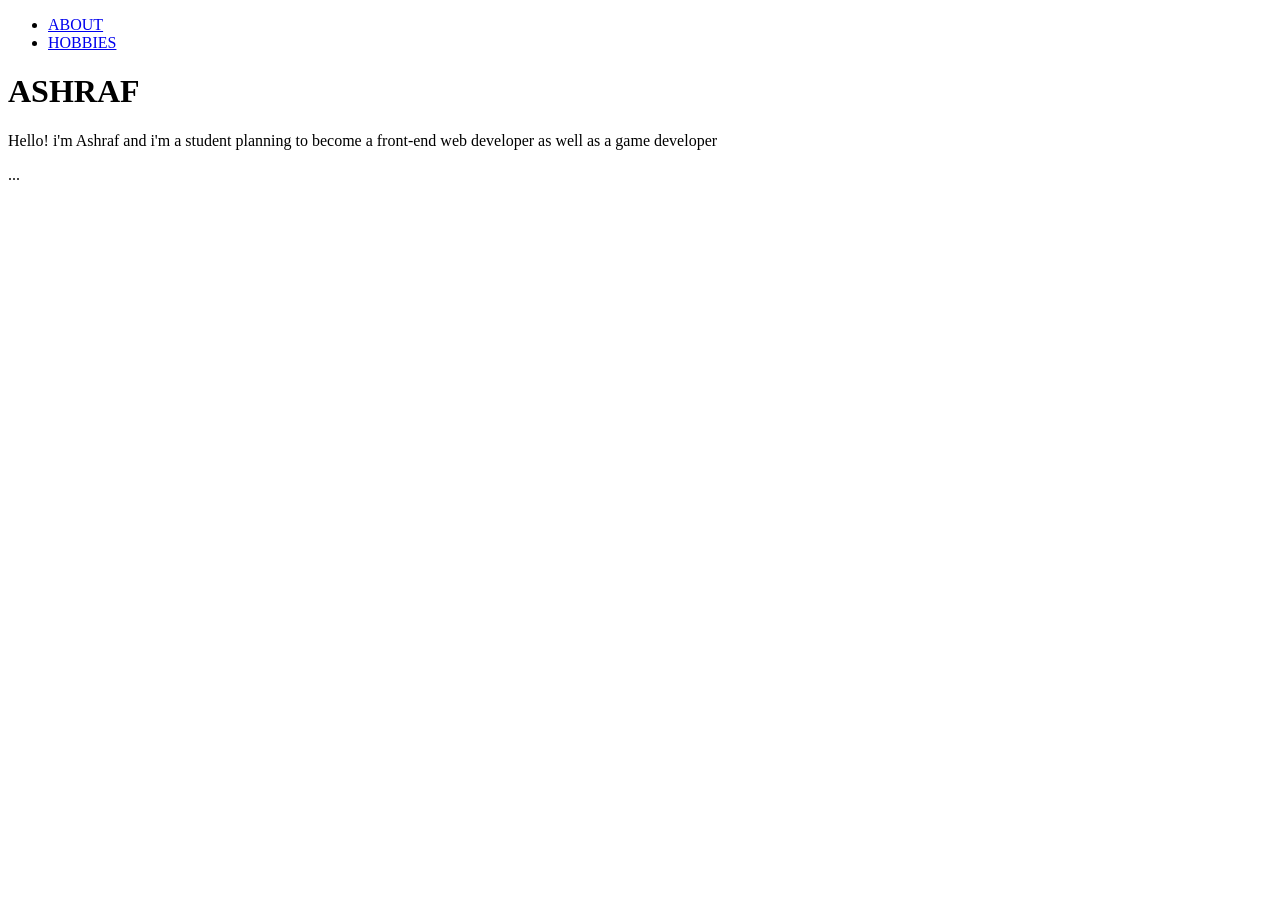
==== index.html @ e6734e5b "Rename VinsWeb.html to index.html" ====
<!DOCTYPE html>
<html lang="en">
  <head> 
    <meta charset="utf-8" />
    <meta name="viewport"  content="width=device-width, initial-scale=1.0" />
    <title>My Web </title>
    <link rel="stylesheet" href="./stylesheet.css"/>
  </head>
  <body>
    <ul id="NavBar">
      <li ><a class="NavLink" href="#Introduction">ABOUT</a></li>
      <li ><a class="NavLink" href="#Introduction">HOBBIES</a></li>
    </ul>

    <h1 id="TitleCard">ASHRAF</h1>

    <p id="Introduction">
      Hello! i'm Ashraf and i'm a student planning to become a front-end web developer as well as a game developer<br>
    </p>

    <p id="gap">...</p>
    <script src="interaction.js"></script>
  </body>
</html>
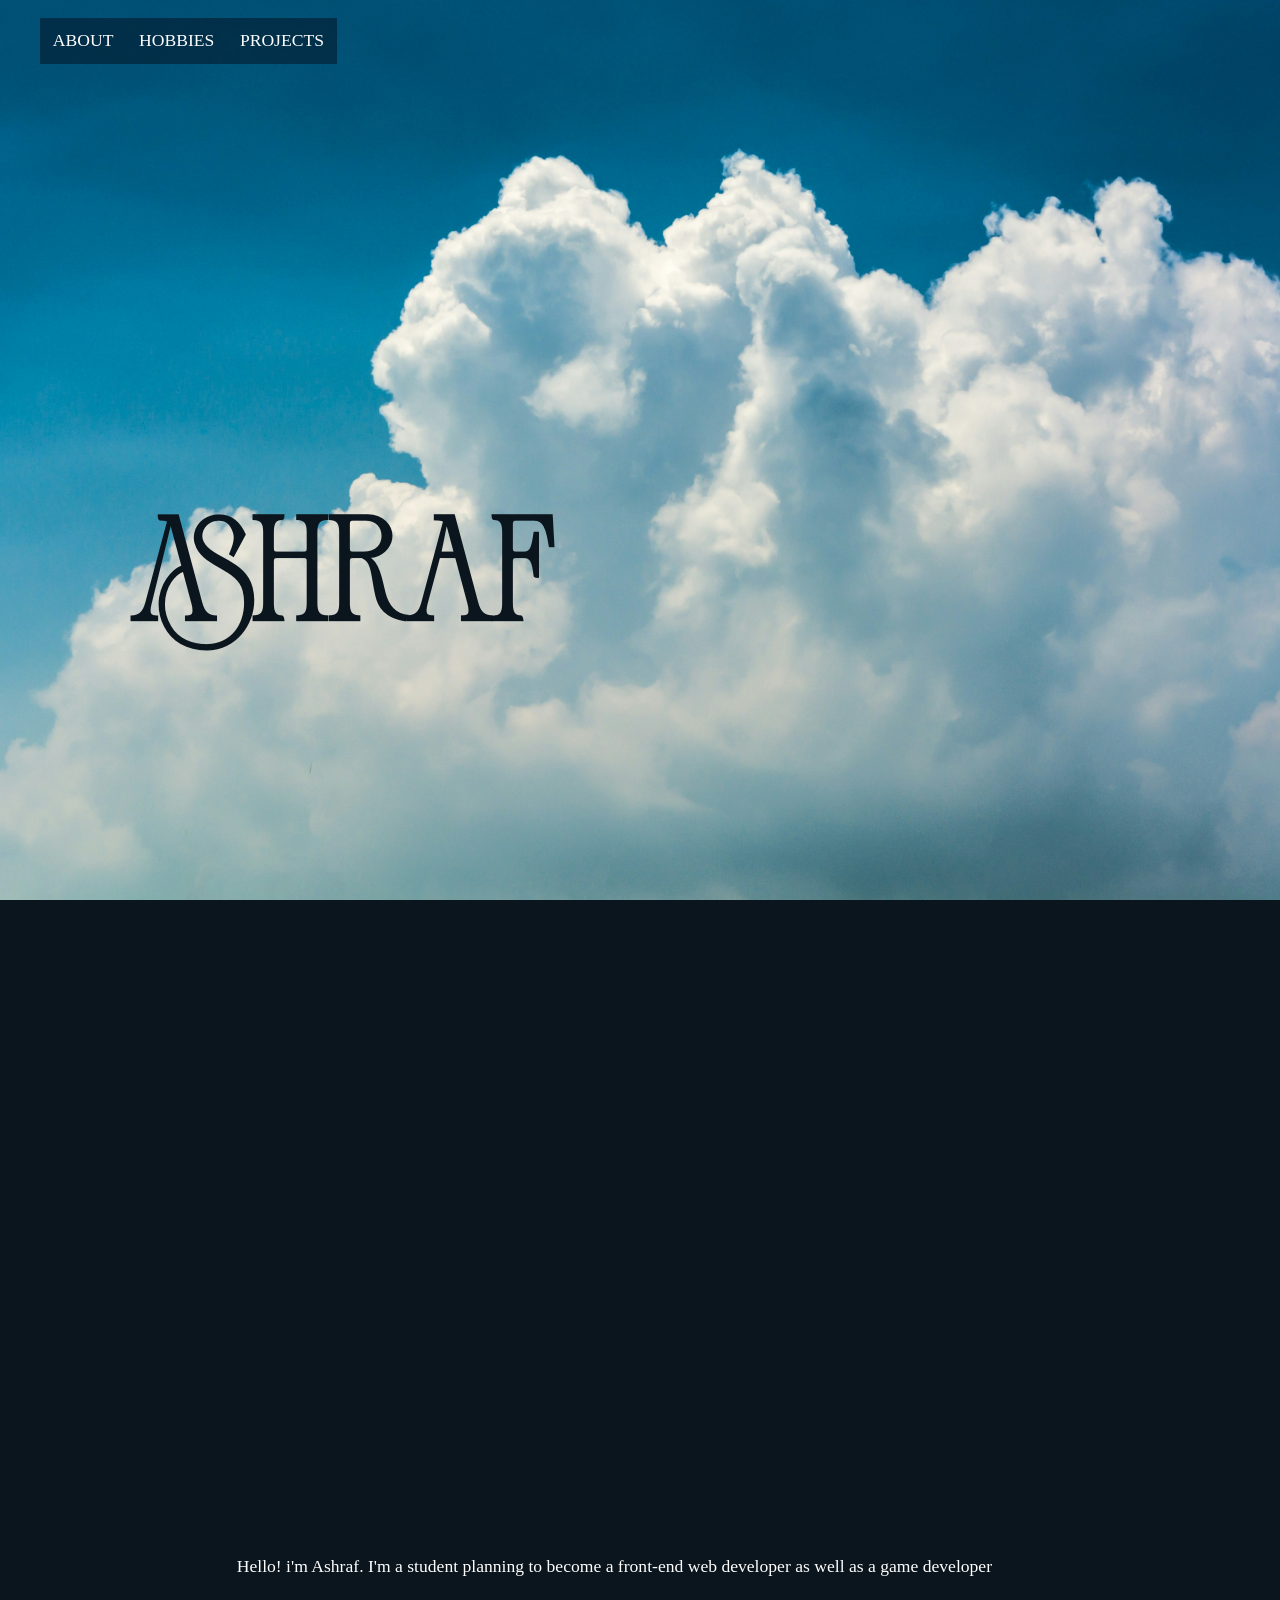
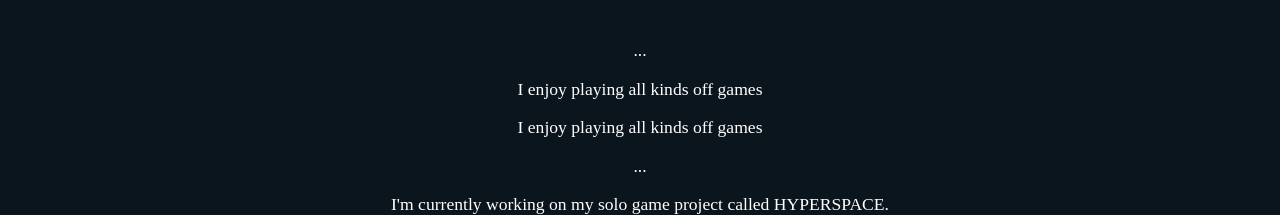
==== commit 9235e637: "Update index.html" ====
--- a/index.html
+++ b/index.html
@@ -9,16 +9,34 @@
   <body>
     <ul id="NavBar">
       <li ><a class="NavLink" href="#Introduction">ABOUT</a></li>
-      <li ><a class="NavLink" href="#Introduction">HOBBIES</a></li>
+      <li ><a class="NavLink" href="#Hobbies">HOBBIES</a></li>
+      <li ><a class="NavLink" href="#Projects">PROJECTS</a></li>
     </ul>
 
     <h1 id="TitleCard">ASHRAF</h1>
 
     <p id="Introduction">
-      Hello! i'm Ashraf and i'm a student planning to become a front-end web developer as well as a game developer<br>
+      Hello! i'm Ashraf. I'm a student planning to become a front-end web developer as well as a game developer
     </p>
 
-    <p id="gap">...</p>
+    <p id="spacer">...</p>
+
+    <div id="Hobbies">
+      <div class="Hobby">
+        <div class="gradientBG"></div>
+        <p class="HobbyText">I enjoy playing all kinds off games</p>
+      </div>
+      <div class="Hobby">
+        <div class="gradientBG"></div>
+        <p class="HobbyText">I enjoy playing all kinds off games</p>
+      </div>
+    </div>
+
+    <p id="spacer">...</p>
+
+    <p id="Projects">
+      I'm currently working on my solo game project called HYPERSPACE.
+    </p>
     <script src="interaction.js"></script>
   </body>
 </html>
--- a/stylesheet.css
+++ b/stylesheet.css
@@ -0,0 +1,69 @@
+html, body {
+    height: 100%;
+    margin: 0;
+    scroll-behavior: smooth;
+    scrollbar-color: red;
+}
+
+body {
+    background-color: rgb(11, 21, 29);
+
+    color: white;
+    font-size: 1.1rem;
+    font-family: Georgia, 'Times New Roman', Times, serif;
+    text-align: center;
+}
+
+@font-face {
+  font-family: Zaslia;
+  src: url(Zaslia.otf);
+}
+
+#NavBar {
+    position: fixed;
+}
+
+.NavLink {
+    background-color: rgba(2, 15, 30, 0.5);
+    color: white;
+    text-decoration: none;
+    
+    padding: 1vmax;
+}
+
+.NavLink:hover {
+    background-color: rgba(19, 53, 69, 0.5);
+}
+
+#NavBar, .NavLink {
+    display: flex;
+    float: left;
+
+    list-style: none;
+}
+
+#TitleCard {
+    background-image: url('alex-machado-Clouds.jpg');
+    background-repeat: no-repeat;
+    background-size: cover;
+    background-position: center ;
+    background-attachment: fixed;
+
+    display: flex;
+    height: auto;
+    width: auto;
+    margin: 0;
+    padding: 54vh 0 30vh 10vw;
+
+    color: rgb(11, 21, 29);
+    font-family: Zaslia;
+    font-size: 10vmax;
+}  
+
+#Introduction {
+    margin: 70vh 4vw 7vh 0;
+}
+
+#gap {
+    margin: 0px;
+}
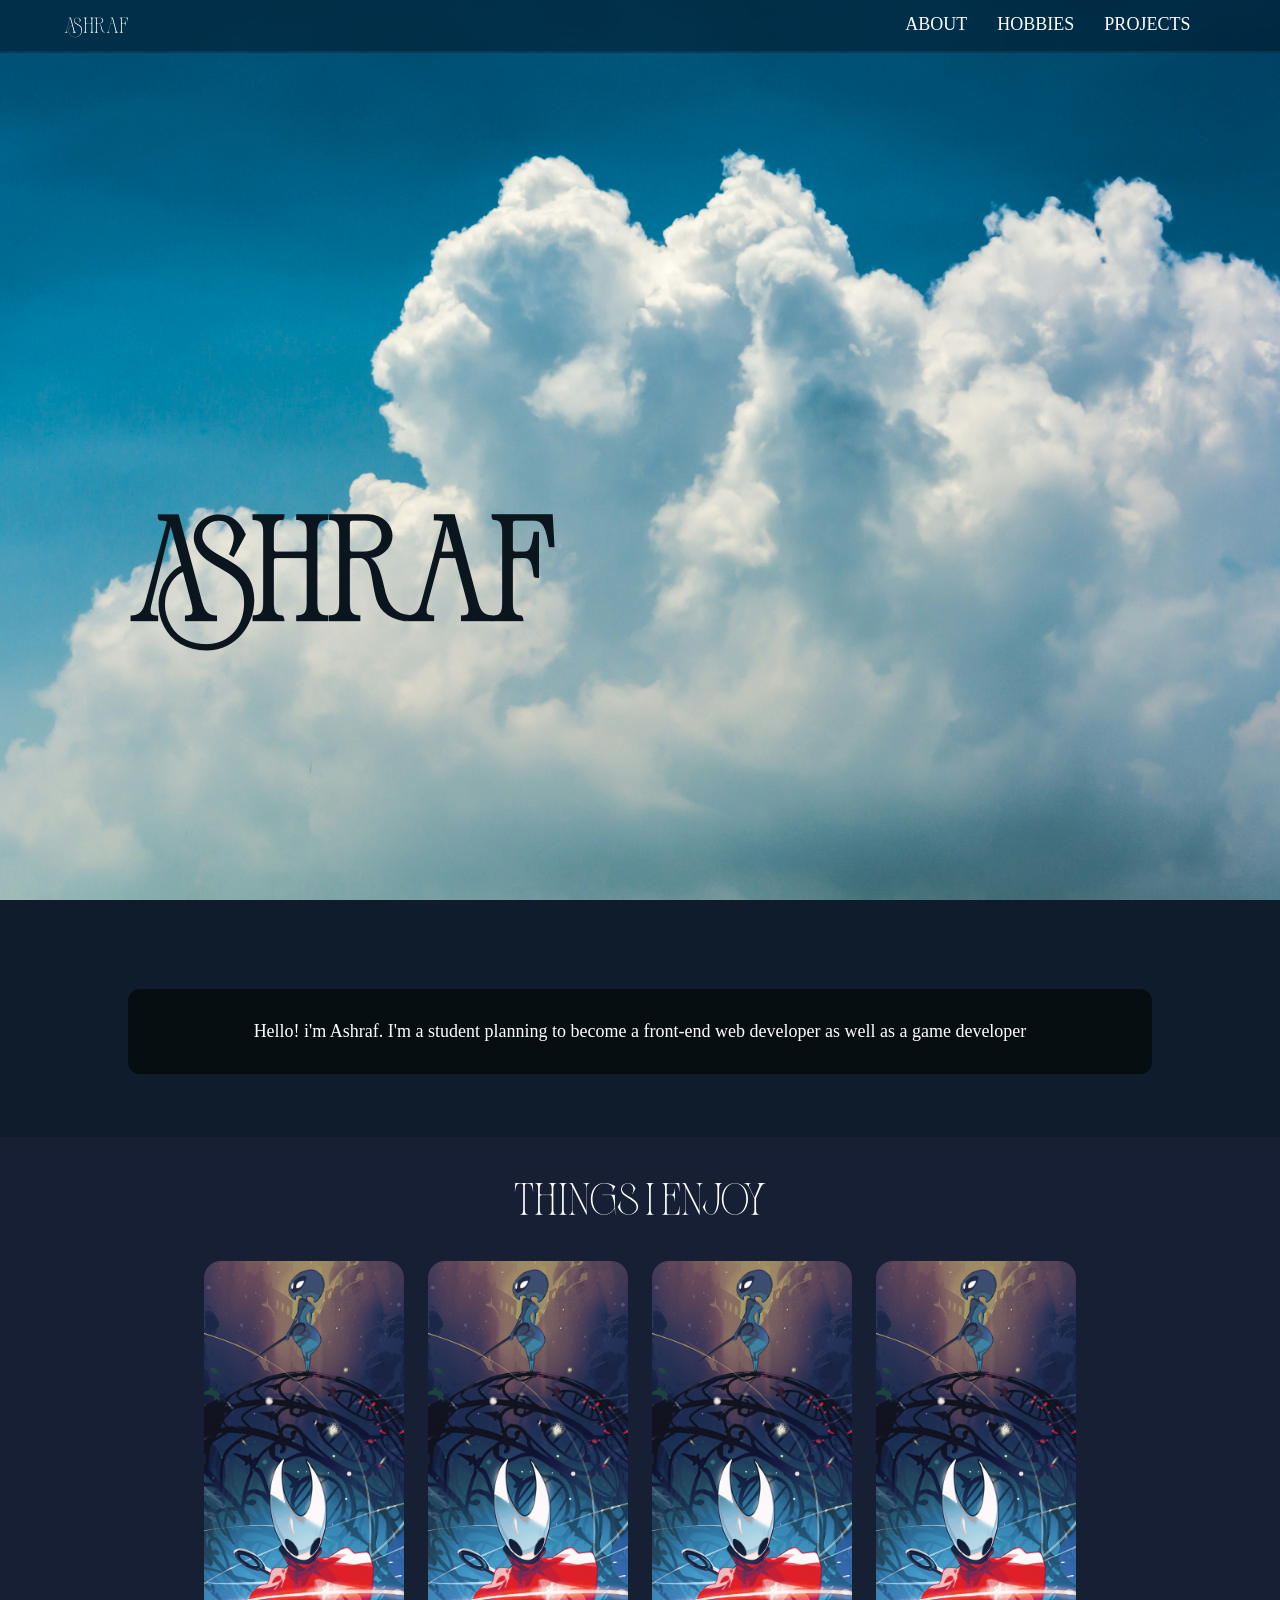
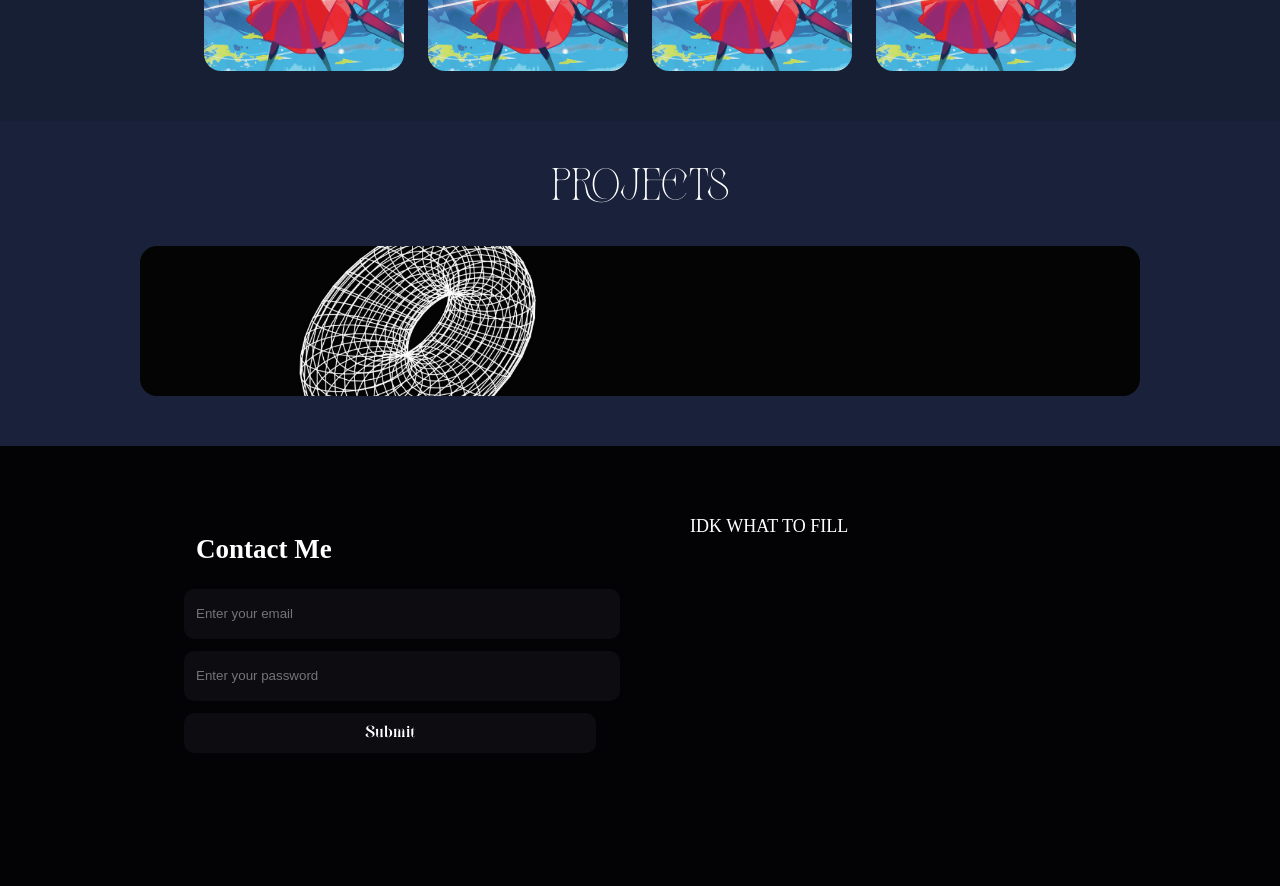
==== commit 7e17ebfc: "Add files via upload" ====
--- a/index.html
+++ b/index.html
@@ -7,36 +7,64 @@
     <link rel="stylesheet" href="./stylesheet.css"/>
   </head>
   <body>
-    <ul id="NavBar">
-      <li ><a class="NavLink" href="#Introduction">ABOUT</a></li>
-      <li ><a class="NavLink" href="#Hobbies">HOBBIES</a></li>
-      <li ><a class="NavLink" href="#Projects">PROJECTS</a></li>
-    </ul>
+    <header id="NavBar">
+      <a id="Logo" href="#TitleCard">ASHRAF</a>
+      <div id="Navigator">
+        <a class="NavLink" href="#Introduction">ABOUT</a>
+        <a class="NavLink" href="#HobbySection">HOBBIES</a>
+        <a class="NavLink" href="#ProjectSection">PROJECTS</a>
+      </div>
+    </header>
 
     <h1 id="TitleCard">ASHRAF</h1>
 
     <p id="Introduction">
       Hello! i'm Ashraf. I'm a student planning to become a front-end web developer as well as a game developer
     </p>
+    
+    <section id="HobbySection">
+      <p class="SectionTitle">Things I Enjoy</p>
+      <div id="Hobbies">
+        <div class="Hobby">
+          <div class="gradientBG" id="ImgGames"></div>
+          <p class="HobbyText">INDIE GAMES</p>
+        </div>
+        <div class="Hobby">
+          <div class="gradientBG" id="ImgArts"></div>
+          <p class="HobbyText">ARTS</p>
+        </div>
+        <div class="Hobby">
+          <div class="gradientBG" id="ImgMusic"></div>
+          <p class="HobbyText">MUSIC</p>
+        </div>
+        <div class="Hobby">
+          <div class="gradientBG" id="ImgDev"></div>
+          <p class="HobbyText">DEVELOPING GAMES</p>
+        </div>
+      </div>
+    </section>
 
-    <p id="spacer">...</p>
-
-    <div id="Hobbies">
-      <div class="Hobby">
-        <div class="gradientBG"></div>
-        <p class="HobbyText">I enjoy playing all kinds off games</p>
+    <section id="ProjectSection">
+      <p class="SectionTitle">Projects</p>
+      <div id="Projects">
+        <div class="Project">
+          <div class="gradientBG"></div>
+          <p class="ProjectDescription">I made a 3D mesh renderer inside of scratch</p>
+        </div>
       </div>
-      <div class="Hobby">
-        <div class="gradientBG"></div>
-        <p class="HobbyText">I enjoy playing all kinds off games</p>
+    </section>  
+    
+    <footer>
+      <form class="FooterContent" id="ContactMe">
+        <h2 class="info" id="Text">Contact Me</h2>
+        <input type="email" class="info" id="Email" placeholder="Enter your email">
+        <input type="password" class="info" id="Pass" placeholder="Enter your password">
+        <input type="submit" class="info" id="Submit">
+      </form>
+      <div class="FooterContent">
+        IDK WHAT TO FILL
       </div>
-    </div>
-
-    <p id="spacer">...</p>
-
-    <p id="Projects">
-      I'm currently working on my solo game project called HYPERSPACE.
-    </p>
+    </footer>
     <script src="interaction.js"></script>
   </body>
 </html>
--- a/stylesheet.css
+++ b/stylesheet.css
@@ -1,30 +1,70 @@
+* {
+    margin: 0;
+    padding: 0;
+}
+
 html, body {
     height: 100%;
-    margin: 0;
     scroll-behavior: smooth;
     scrollbar-color: red;
 }
 
 body {
-    background-color: rgb(11, 21, 29);
+    background-color: rgb(14, 28, 44);
+    
+    background-image: url('alex-machado-Clouds.jpg');
+    background-repeat: no-repeat;
+    background-size: cover;
+    background-position: center;
+    background-attachment: fixed;
 
     color: white;
-    font-size: 1.1rem;
+    font-size: 18px;
     font-family: Georgia, 'Times New Roman', Times, serif;
-    text-align: center;
+}
+
+img {
+    object-position: center;
+    object-fit: cover;
+    border-radius: 17px;
 }
 
 @font-face {
-  font-family: Zaslia;
-  src: url(Zaslia.otf);
+    font-family: Zaslia;
+    src: url(Zaslia.otf);
+}
+
+@font-face {
+    font-family: Runiga;
+    src: url(Runiga.otf);
 }
 
 #NavBar {
+    background-color: rgba(2, 15, 30, 0.5);
+    border-width: 0 0 2px 0;
     position: fixed;
-}
-
-.NavLink {
-    background-color: rgba(2, 15, 30, 0.5);
+    border-color: rgba(27, 91, 122, 0.3);
+    border-style: solid;
+    backdrop-filter: blur(3px);
+
+    width: 100%;
+    padding: 0 4vw;
+    z-index: 10;
+}
+
+#Navigator {
+    padding: 14px 10vw;
+    float: right;
+}
+
+#Logo {
+    font-family: Zaslia;
+    font-size: 1.2rem;
+    
+    float: left;
+}
+
+.NavLink, #Logo {
     color: white;
     text-decoration: none;
     
@@ -32,22 +72,10 @@
 }
 
 .NavLink:hover {
-    background-color: rgba(19, 53, 69, 0.5);
-}
-
-#NavBar, .NavLink {
-    display: flex;
-    float: left;
-
-    list-style: none;
+    background-color: rgba(14, 70, 97, 0.5);
 }
 
 #TitleCard {
-    background-image: url('alex-machado-Clouds.jpg');
-    background-repeat: no-repeat;
-    background-size: cover;
-    background-position: center ;
-    background-attachment: fixed;
 
     display: flex;
     height: auto;
@@ -58,12 +86,193 @@
     color: rgb(11, 21, 29);
     font-family: Zaslia;
     font-size: 10vmax;
-}  
+}
+
+p {
+    display: flex;
+    justify-content: center;
+}
 
 #Introduction {
-    margin: 70vh 4vw 7vh 0;
-}
-
-#gap {
-    margin: 0px;
+    margin: 7vh 10vw;
+    padding: 2rem;
+
+    background-color: rgb(7, 14, 18);
+    border-radius: 12px;
+}
+
+#HobbySection {
+    background-color: rgb(22, 31, 52);
+
+    padding: 0 10%;
+}
+
+#Hobbies {
+    display: flex;
+    justify-content: center;
+    align-items: center;
+    text-align: center;
+    flex-direction: row;
+    flex-wrap: nowrap;
+    overflow-x: auto;
+}
+
+.SectionTitle {
+    font-size: 2.5rem;
+    font-family: Zaslia;
+
+    padding: 2.2rem;
+}
+
+.Hobby {
+    width: 200px;
+    height: 410px;
+
+    background-image: url(song.png);
+    background-position: center;
+    background-size: cover;
+    border-radius: 17px;
+    transition: background-image 2s ease-in-out;
+    z-index: 1;
+
+    display: flex;
+    justify-content: center;
+    align-items: center;
+    text-align: center;
+
+    transition: width 0.2s, height 0.2s;
+
+    margin: 0 12px 50px 12px;
+}
+
+.Hobby:hover {
+    background-image: linear-gradient(to top, rgb(2, 15, 30), 70%, rgba(0, 0, 0, 0)), url(song.png);
+    width: 300px;
+}
+
+.HobbyText {
+    font-family: Zaslia;
+    font-size: 40px;
+
+    margin: 40px;
+
+    transition: opacity 0.2s, transform 0.2s;
+    opacity: 0;
+}
+
+.Hobby:hover .HobbyText {
+    transform: translateY(50px);
+    opacity: 1;
+}
+
+#ProjectSection {
+    background-color: rgb(25, 33, 59);
+
+    padding: 0 10%;
+}
+
+#Projects {
+    display: flex;
+    justify-content: center;
+    align-items: center;
+    text-align: center;
+    flex-direction: row;
+    flex-wrap: nowrap;
+    overflow-x: auto;
+}
+
+.Project {
+    width: 100%;
+    height: 150px;
+
+    background-image: linear-gradient(to left, rgba(0, 0, 0, 0), rgba(0, 0, 0, 0)), url(3D-renderer.jpg);
+    background-position: center;
+    background-size: cover;
+    border-radius: 17px;
+    transition: background-image 2s ease-in-out;
+    z-index: 1;
+
+    display: flex;
+    justify-content: center;
+    align-items: center;
+    text-align: center;
+
+    transition: height 0.2s;
+
+    margin: 0 12px 50px 12px;
+}
+
+.Project:hover {
+    height: 240px;
+    background-image: linear-gradient(to left, rgb(2, 15, 30), 70%, rgba(0, 0, 0, 0)), url(3D-renderer.jpg);
+}
+
+.ProjectDescription {
+    margin: 40px;
+
+    transition: opacity 0.2s, transform 0.2s;
+
+    opacity: 0;
+}
+
+.Project:hover .ProjectDescription {
+    transform: translateX(250px);
+    opacity: 1;
+}
+
+#spacer {
+    margin: 100px;
+}
+
+footer {
+    background-color: rgb(3, 3, 5);
+
+    display: flex;
+    flex-direction: row;
+    justify-content: center;
+
+    height: 400px;
+    padding: 20px 10vw;
+}
+
+.FooterContent {
+    width: 60%;
+    height: auto;
+    margin: 50px;
+}
+
+#Contact {
+    display: flex;
+    flex-direction: column;
+    flex-direction: wrap;
+    justify-content: center;
+
+    margin: 30px;
+}
+
+.info {
+    margin: 6px;
+    padding: 12px;
+}
+
+#Email, #Pass, #Submit {
+    color: white;
+    background-color: rgb(12, 12, 17);
+    border-radius: 10px;
+
+    width: 100%;
+    height: 26px;
+    border-width: 0;
+}
+
+#Submit {
+    height: 40px;
+
+    font-family: Runiga;
+    font-size: 16px;
+}
+
+#Submit:hover {
+    background-color: rgb(9, 193, 199);
+    color: rgb(0, 0, 0);
 }
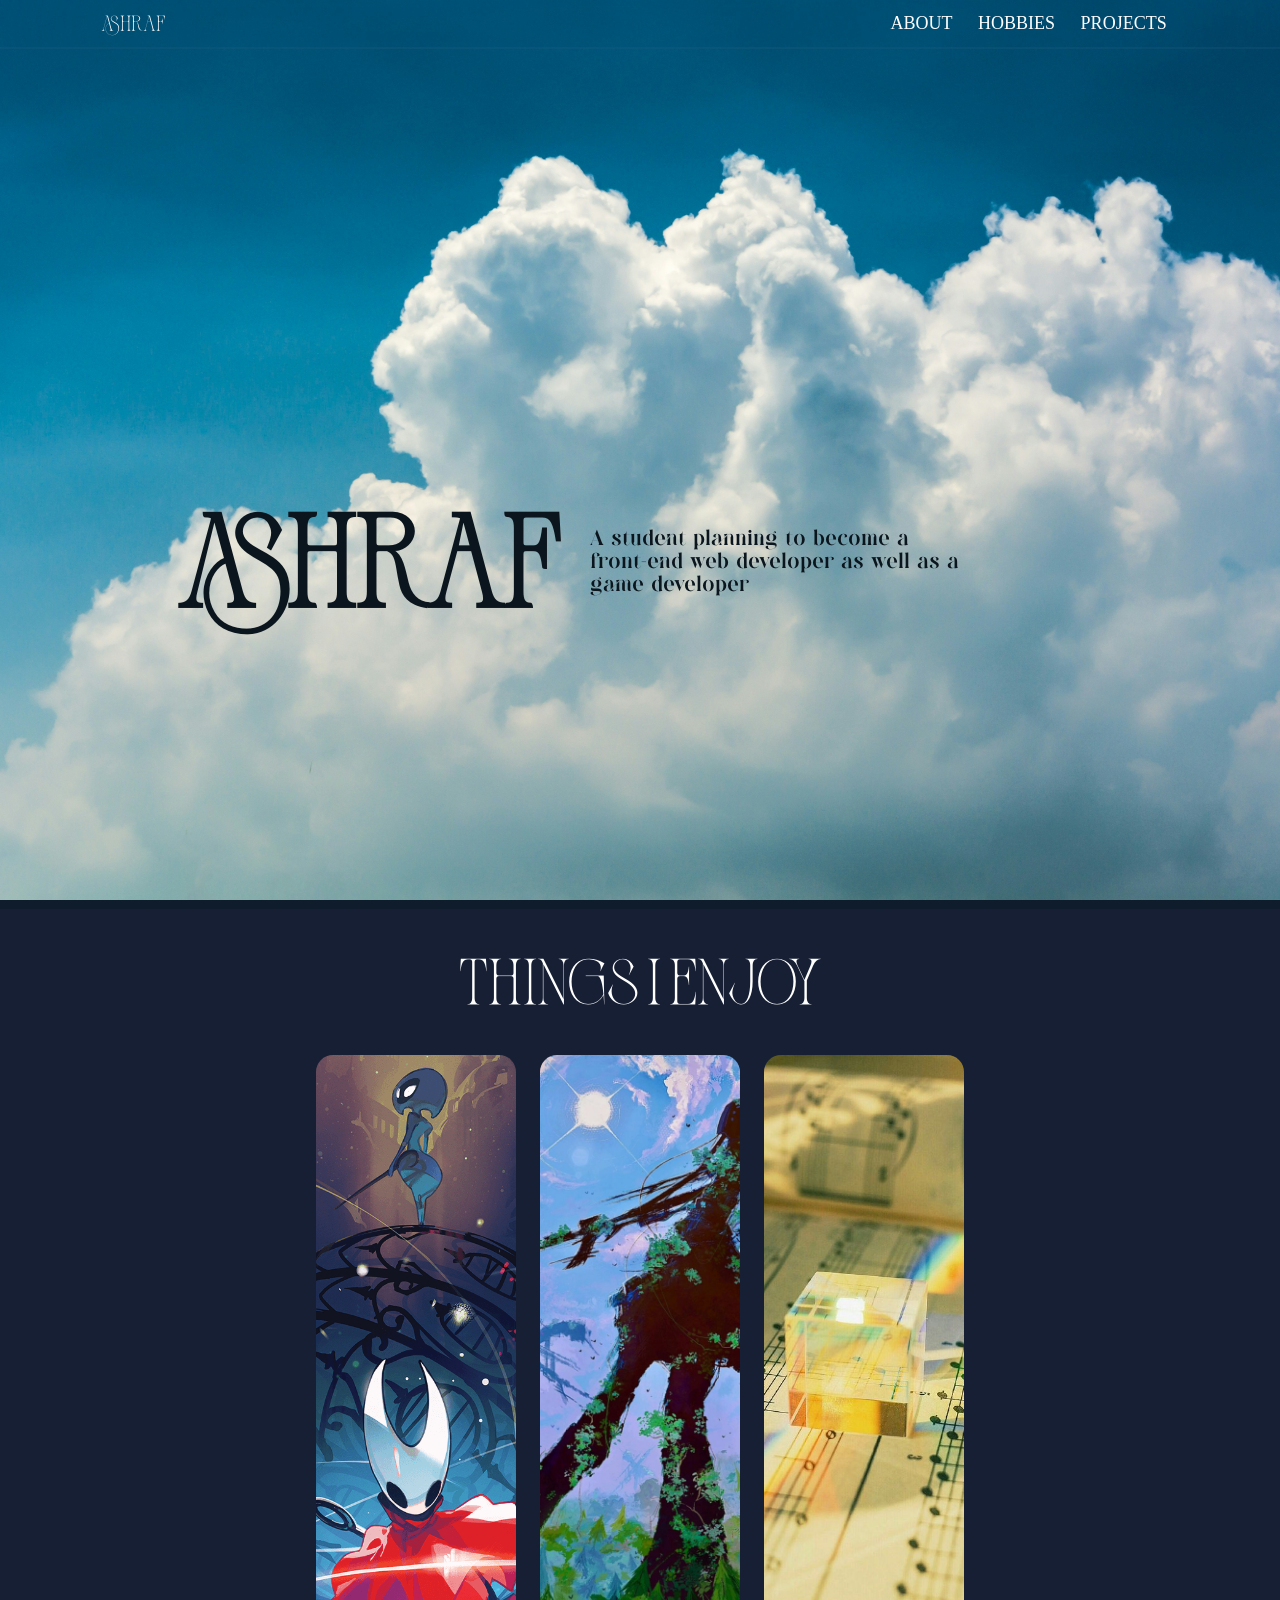
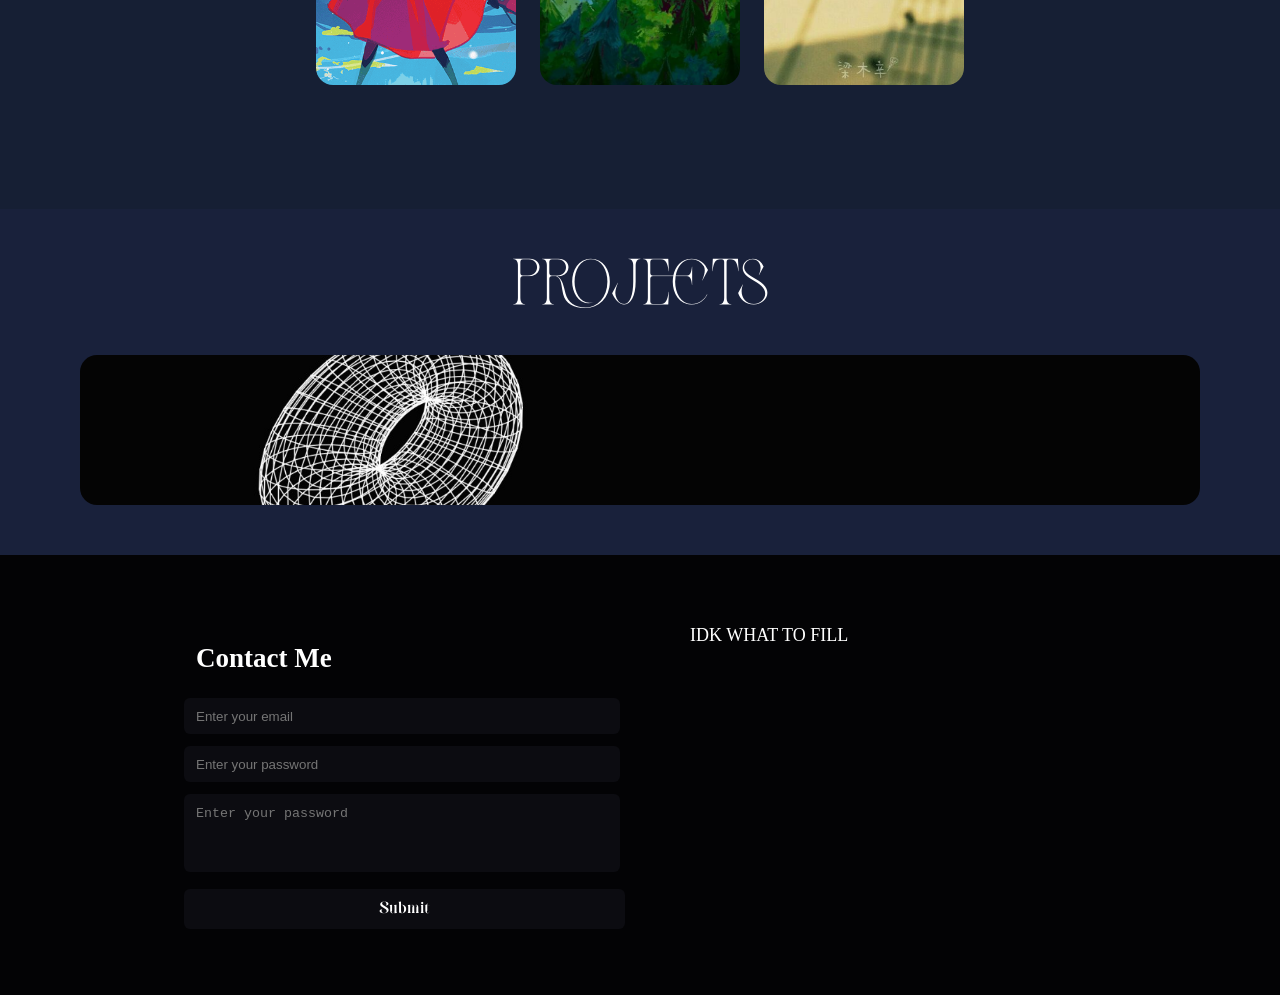
==== commit a3cbecca: "Restructured" ====
--- a/index.html
+++ b/index.html
@@ -7,39 +7,52 @@
     <link rel="stylesheet" href="./stylesheet.css"/>
   </head>
   <body>
-    <header id="NavBar">
+    <nav id="NavBar">
       <a id="Logo" href="#TitleCard">ASHRAF</a>
-      <div id="Navigator">
+      <div id="desktopNav">
         <a class="NavLink" href="#Introduction">ABOUT</a>
         <a class="NavLink" href="#HobbySection">HOBBIES</a>
         <a class="NavLink" href="#ProjectSection">PROJECTS</a>
       </div>
+      <div id="mobileNav">
+        <button id="dropdownBtn">
+          <svg xmlns="http://www.w3.org/2000/svg" height="24px" viewBox="0 0 24 24" width="24px" fill="#e3e3e3">
+            <path d="M0 0h24v24H0V0z" fill="none"/>
+            <path d="M12 8c1.1 0 2-.9 2-2s-.9-2-2-2-2 .9-2 2 .9 2 2 2zm0 2c-1.1 0-2 .9-2 2s.9 2 2 2 2-.9 2-2-.9-2-2-2zm0 6c-1.1 0-2 .9-2 2s.9 2 2 2 2-.9 2-2-.9-2-2-2z"/>
+          </svg>
+        </button>
+        <div class="dropdownContent">
+          <a class="mobileNavLink" href="#Introduction">ABOUT</a>
+          <a class="mobileNavLink" href="#HobbySection">HOBBIES</a>
+          <a class="mobileNavLink" href="#ProjectSection">PROJECTS</a>
+        </div>
+      </div>
+    </nav>
+
+    <header id="Introduction">
+      <h1 id="TitleCard">ASHRAF</h1>
+      <p id="IntroText">
+        A student planning to become a front-end web developer as well as a game developer
+      </p>
     </header>
-
-    <h1 id="TitleCard">ASHRAF</h1>
-
-    <p id="Introduction">
-      Hello! i'm Ashraf. I'm a student planning to become a front-end web developer as well as a game developer
-    </p>
     
     <section id="HobbySection">
       <p class="SectionTitle">Things I Enjoy</p>
       <div id="Hobbies">
         <div class="Hobby">
-          <div class="gradientBG" id="ImgGames"></div>
+          <img src="Images/SongCropped.png" alt="" class="HobbyImg">
+          <div class="GradientOverlay"></div>
           <p class="HobbyText">INDIE GAMES</p>
         </div>
         <div class="Hobby">
-          <div class="gradientBG" id="ImgArts"></div>
+          <img src="Images/Ultrakill-Earthmover.jpg" alt="" class="HobbyImg">
+          <div class="GradientOverlay"></div>
           <p class="HobbyText">ARTS</p>
         </div>
         <div class="Hobby">
-          <div class="gradientBG" id="ImgMusic"></div>
+          <img src="Images/MusicPrism.jpg" alt="" class="HobbyImg">
+          <div class="GradientOverlay"></div>
           <p class="HobbyText">MUSIC</p>
-        </div>
-        <div class="Hobby">
-          <div class="gradientBG" id="ImgDev"></div>
-          <p class="HobbyText">DEVELOPING GAMES</p>
         </div>
       </div>
     </section>
@@ -47,10 +60,11 @@
     <section id="ProjectSection">
       <p class="SectionTitle">Projects</p>
       <div id="Projects">
-        <div class="Project">
-          <div class="gradientBG"></div>
+        <a class="Project" href="https://scratch.mit.edu/projects/1325017325/">
+          <img src="Images/3D-renderer.jpg" alt="3D Mesh of a Donut" class="ProjectImg">
+          <div class="GradientOverlay"></div>
           <p class="ProjectDescription">I made a 3D mesh renderer inside of scratch</p>
-        </div>
+        </a>
       </div>
     </section>  
     
@@ -59,6 +73,7 @@
         <h2 class="info" id="Text">Contact Me</h2>
         <input type="email" class="info" id="Email" placeholder="Enter your email">
         <input type="password" class="info" id="Pass" placeholder="Enter your password">
+        <textarea type="text" class="info" id="Comment" placeholder="Enter your password"></textarea>
         <input type="submit" class="info" id="Submit">
       </form>
       <div class="FooterContent">
--- a/stylesheet.css
+++ b/stylesheet.css
@@ -1,6 +1,11 @@
 * {
     margin: 0;
     padding: 0;
+}
+
+:root {
+  --transparent: rgba(0, 0, 0, 0);
+  --transparent-blue-selected: rgba(40, 103, 134, 0.2);
 }
 
 html, body {
@@ -12,7 +17,7 @@
 body {
     background-color: rgb(14, 28, 44);
     
-    background-image: url('alex-machado-Clouds.jpg');
+    background-image: url('Images/alex-machado-Clouds.jpg');
     background-repeat: no-repeat;
     background-size: cover;
     background-position: center;
@@ -23,86 +28,172 @@
     font-family: Georgia, 'Times New Roman', Times, serif;
 }
 
-img {
-    object-position: center;
-    object-fit: cover;
-    border-radius: 17px;
+p {
+    display: flex;
+    justify-content: center;
+}
+
+section {
+    scroll-margin-top: 3.5vmax;
 }
 
 @font-face {
     font-family: Zaslia;
-    src: url(Zaslia.otf);
+    src: url(Fonts/Zaslia.otf);
 }
 
 @font-face {
     font-family: Runiga;
-    src: url(Runiga.otf);
+    src: url(Fonts/Runiga.otf);
 }
 
 #NavBar {
-    background-color: rgba(2, 15, 30, 0.5);
+    background-color: var(--transparent-blue);
+    backdrop-filter: blur(80px);
+    position: fixed;
     border-width: 0 0 2px 0;
-    position: fixed;
-    border-color: rgba(27, 91, 122, 0.3);
+    border-color: var(--transparent-blue-selected);
     border-style: solid;
-    backdrop-filter: blur(3px);
-
-    width: 100%;
-    padding: 0 4vw;
+
+    display: flex;
+    align-items: center;
+    justify-content: space-around;
+
+    width: 100%;
     z-index: 10;
-}
-
-#Navigator {
-    padding: 14px 10vw;
-    float: right;
 }
 
 #Logo {
     font-family: Zaslia;
-    font-size: 1.2rem;
+    font-size: 1.2rem;  
     
     float: left;
 }
 
-.NavLink, #Logo {
+#mobileNav {
+    display: none;
+}
+
+#desktopNav {
+    display: flex;
+    justify-content: right;
+    align-items: center;
+}
+
+#mobileNav, #desktopNav {
+    margin-left: 40vw;
+}
+
+.NavLink {
+    padding: 1vmax;
+}
+
+.NavLink, .mobileNavLink, #Logo {
     color: white;
     text-decoration: none;
+    transition: background-color 0.1s;
+}
+
+.NavLink:hover {
+    background-color: var(--transparent-blue-selected);
+}
+
+@media only screen and (max-width: 700px) {
+    #desktopNav {
+        display: none;
+    }
+
+    #mobileNav {
+        display: flex;
+        justify-content: right;
+        align-items: center;
+    }
+
+    #dropdownBtn {
+        border: none;
+        outline: none;
+        padding: 14px 16px;
+        background-color: inherit;
+        font-family: inherit;
+    }
+
+    .dropdownContent {
+        background-color: var(--transparent-blue);
+
+        visibility: hidden;
+        position: absolute;
+        right: 0;
+        top: 100%;
+        width: 0;
+        z-index: 1;
+
+        opacity: 0;
+        transition: opacity 0.8s, width 0.8s ease-in;
+    }
     
-    padding: 1vmax;
-}
-
-.NavLink:hover {
-    background-color: rgba(14, 70, 97, 0.5);
+    #mobileNav:hover .dropdownContent {
+        visibility: visible;
+        width: 100%;
+        opacity: 1;
+    }
+
+    .mobileNavLink {
+        float: none;
+        padding: 8px 16px;
+        text-decoration: none;
+        text-align: right;
+        display: block;
+        transition: background-color 0.1s;
+    }
+
+    .mobileNavLink:hover {
+        background-color: var(--transparent-blue-selected);
+    }
+}
+
+#Introduction {
+    padding: 54vh 0 30vh 0;
+
+    display: flex;
+    flex-direction: row;
+    flex-wrap: wrap;
+    justify-content: left;
+    align-items: center;
+    text-align: left;
+    margin-left: calc(3rem + 10vw);
+    margin-right: calc(3rem + 10vw);
+    
+    color: rgb(11, 21, 29);
 }
 
 #TitleCard {
-
-    display: flex;
     height: auto;
     width: auto;
-    margin: 0;
-    padding: 54vh 0 30vh 10vw;
-
-    color: rgb(11, 21, 29);
+    margin-right: 2rem;
+
     font-family: Zaslia;
-    font-size: 10vmax;
-}
-
-p {
-    display: flex;
-    justify-content: center;
-}
-
-#Introduction {
-    margin: 7vh 10vw;
-    padding: 2rem;
-
-    background-color: rgb(7, 14, 18);
-    border-radius: 12px;
+    font-size: 9vmax;
+}
+
+#IntroText {
+    min-width: 300px;
+    width: 40%;
+    margin-right: 2rem;
+
+    font-family: Runiga;
+    font-size: 1.7vmax;
+}
+
+.SectionTitle {
+    font-size: calc(2rem + 2vmax);
+    font-family: Zaslia;
+
+    padding: 2.2rem;
 }
 
 #HobbySection {
     background-color: rgb(22, 31, 52);
+    height: 100vh;
 
     padding: 0 10%;
 }
@@ -117,37 +208,48 @@
     overflow-x: auto;
 }
 
-.SectionTitle {
-    font-size: 2.5rem;
-    font-family: Zaslia;
-
-    padding: 2.2rem;
-}
-
 .Hobby {
     width: 200px;
-    height: 410px;
-
-    background-image: url(song.png);
-    background-position: center;
-    background-size: cover;
+    height: 70vh;
+
+    display: flex;
+    justify-content: center;
+    align-items: center;
+    text-align: center;
+    position: relative;
+
+    transition: width 0.2s, height 0.2s;
+
+    margin: 0 12px 50px 12px;
+}
+
+.Hobby:hover {
+    width: 300px;
+}
+
+.HobbyImg {
+    width: 100%;
+    height: 100%;
     border-radius: 17px;
-    transition: background-image 2s ease-in-out;
-    z-index: 1;
-
-    display: flex;
-    justify-content: center;
-    align-items: center;
-    text-align: center;
-
-    transition: width 0.2s, height 0.2s;
-
-    margin: 0 12px 50px 12px;
-}
-
-.Hobby:hover {
-    background-image: linear-gradient(to top, rgb(2, 15, 30), 70%, rgba(0, 0, 0, 0)), url(song.png);
-    width: 300px;
+
+    position: absolute;
+    object-position: center;
+    object-fit: cover;
+}
+
+.Hobby .GradientOverlay {
+    background-image: linear-gradient(to top, rgb(2, 15, 30), 70%, rgba(0, 0, 0, 0));
+    position: absolute;
+    width: 100%;
+    height: 100%;
+    border-radius: 17px;
+
+    opacity: 0;
+    transition: opacity 0.2s;   
+}
+
+.Hobby:hover .GradientOverlay {
+    opacity: 1;
 }
 
 .HobbyText {
@@ -155,6 +257,7 @@
     font-size: 40px;
 
     margin: 40px;
+    position: absolute;
 
     transition: opacity 0.2s, transform 0.2s;
     opacity: 0;
@@ -168,7 +271,7 @@
 #ProjectSection {
     background-color: rgb(25, 33, 59);
 
-    padding: 0 10%;
+    padding: 0 6%;
 }
 
 #Projects {
@@ -178,45 +281,60 @@
     text-align: center;
     flex-direction: row;
     flex-wrap: nowrap;
-    overflow-x: auto;
 }
 
 .Project {
     width: 100%;
     height: 150px;
-
-    background-image: linear-gradient(to left, rgba(0, 0, 0, 0), rgba(0, 0, 0, 0)), url(3D-renderer.jpg);
-    background-position: center;
-    background-size: cover;
+    margin: 0 0.2rem 50px 0.2rem;
+
+    display: flex;
+    justify-content: right  ;
+    align-items: center;
+    text-align: center;
+    position: relative;
+
+    color: white;
+    text-decoration: none;
+
+    transition: height 0.2s;
+}
+
+.ProjectImg {
+    width: 100%;
+    height: 100%;
     border-radius: 17px;
-    transition: background-image 2s ease-in-out;
-    z-index: 1;
-
-    display: flex;
-    justify-content: center;
-    align-items: center;
-    text-align: center;
-
-    transition: height 0.2s;
-
-    margin: 0 12px 50px 12px;
-}
-
-.Project:hover {
-    height: 240px;
-    background-image: linear-gradient(to left, rgb(2, 15, 30), 70%, rgba(0, 0, 0, 0)), url(3D-renderer.jpg);
+    position: absolute;
+
+    object-position: center;
+    object-fit: cover;
+}
+
+.Project .GradientOverlay {
+    background-image: linear-gradient(to left, rgb(2, 15, 30), 70%, rgba(0, 0, 0, 0));
+    position: absolute;
+    width: 100%;
+    height: 100%;
+    border-radius: 17px;
+
+    opacity: 0;
+    transition: opacity 0.2s;   
+}
+
+.Project:hover .GradientOverlay {
+    opacity: 1;
 }
 
 .ProjectDescription {
     margin: 40px;
 
     transition: opacity 0.2s, transform 0.2s;
-
+    transform: translateX(-10vw);
     opacity: 0;
 }
 
 .Project:hover .ProjectDescription {
-    transform: translateX(250px);
+    transform: translateX(0vw);
     opacity: 1;
 }
 
@@ -246,6 +364,7 @@
     flex-direction: column;
     flex-direction: wrap;
     justify-content: center;
+    align-items: center;
 
     margin: 30px;
 }
@@ -255,17 +374,23 @@
     padding: 12px;
 }
 
-#Email, #Pass, #Submit {
+#Email, #Pass, #Comment, #Submit {
     color: white;
     background-color: rgb(12, 12, 17);
-    border-radius: 10px;
-
-    width: 100%;
-    height: 26px;
+    border-radius: 6px;
+
+    width: 100%;
+    height: 4%;
     border-width: 0;
 }
 
+#Comment {
+    resize: none;
+    height: 18%;
+}
+
 #Submit {
+    width: 107%;
     height: 40px;
 
     font-family: Runiga;
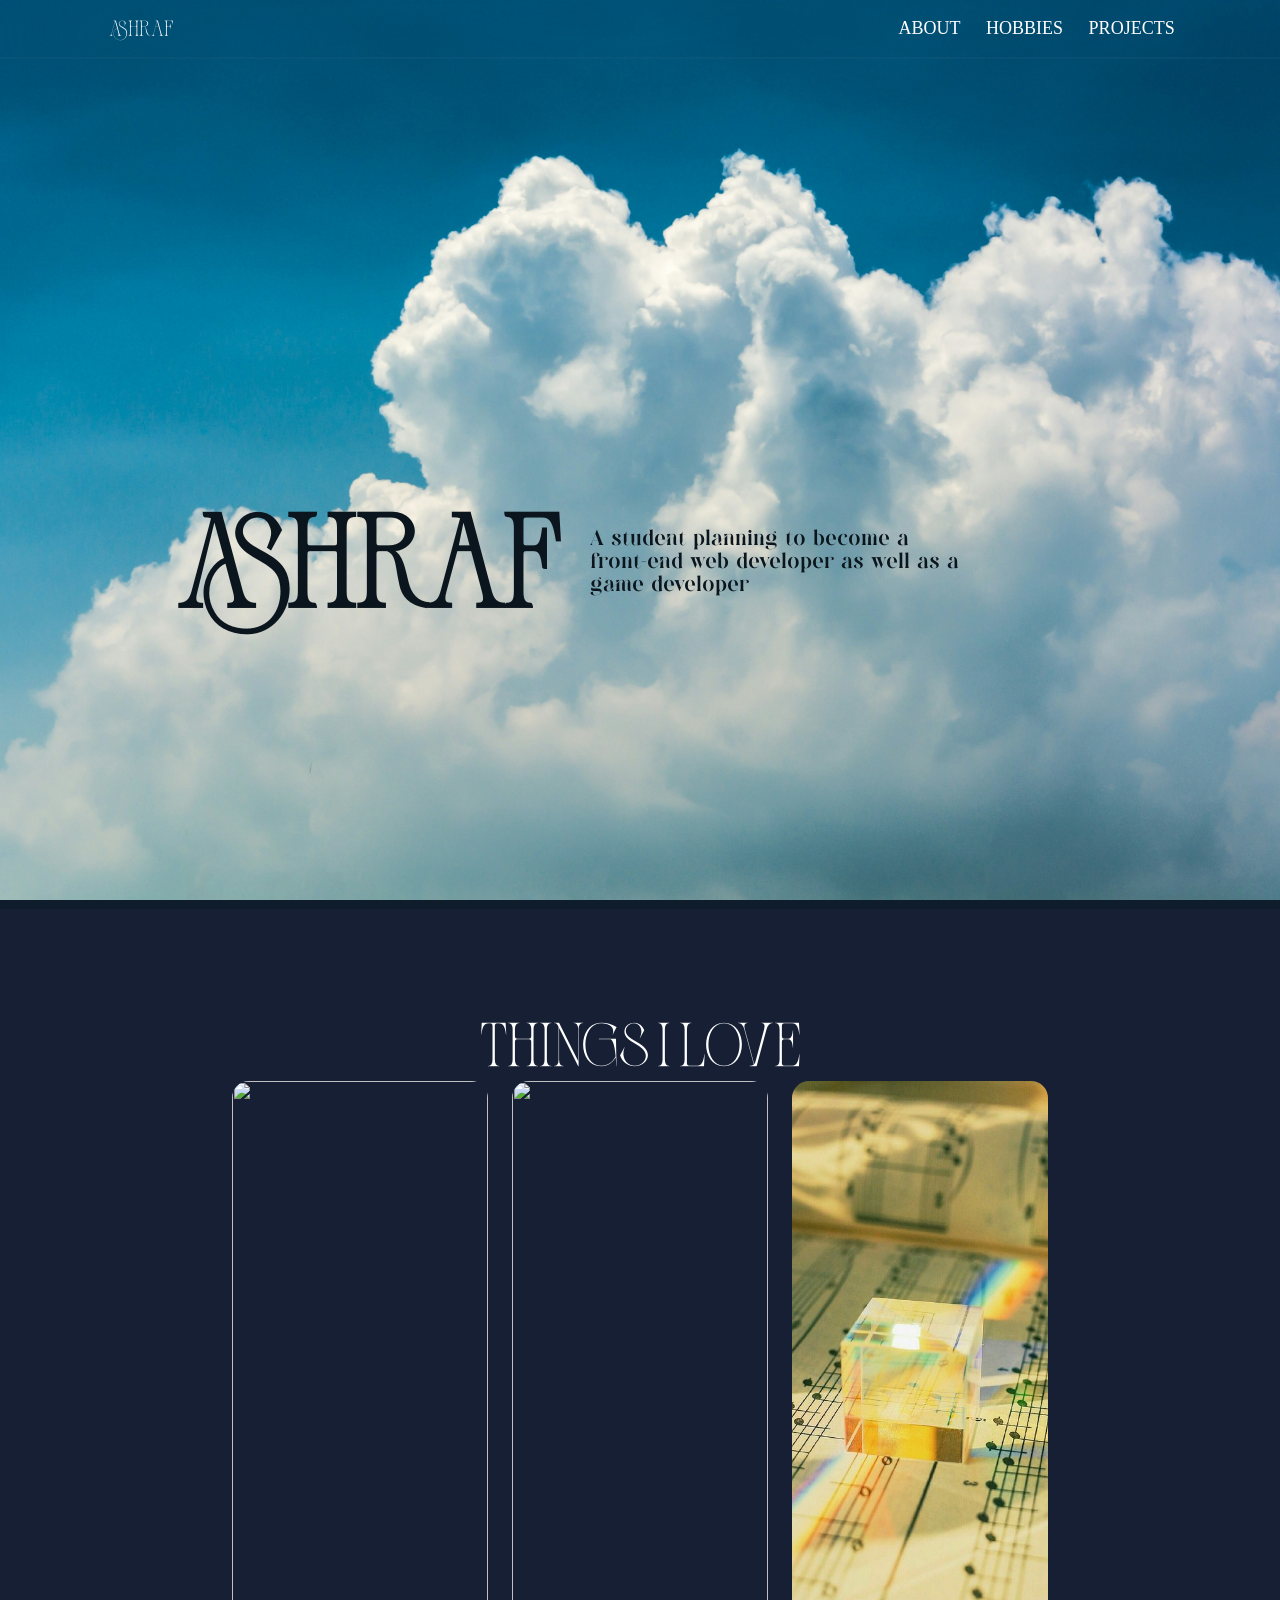
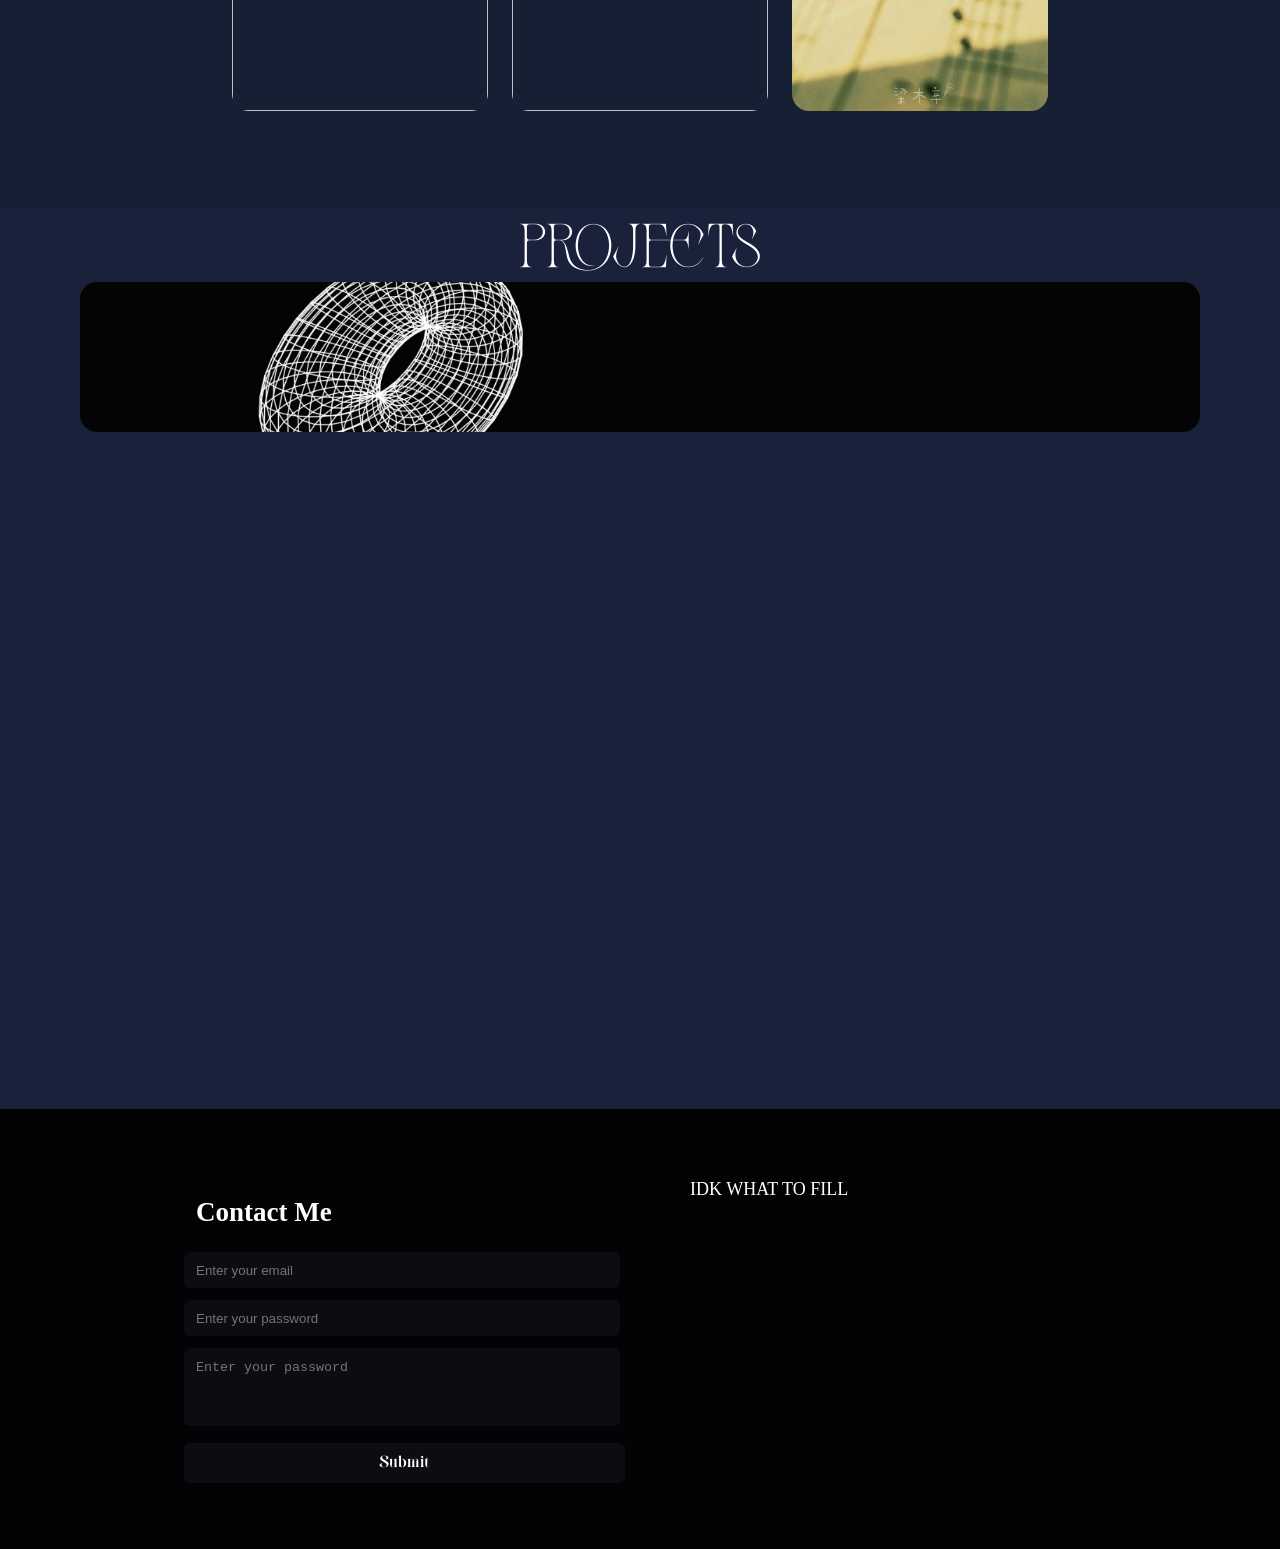
==== commit ea9d9c54: "Add files via upload" ====
--- a/index.html
+++ b/index.html
@@ -29,7 +29,7 @@
       </div>
     </nav>
 
-    <header id="Introduction">
+    <header id="Introduction">  
       <h1 id="TitleCard">ASHRAF</h1>
       <p id="IntroText">
         A student planning to become a front-end web developer as well as a game developer
@@ -37,22 +37,24 @@
     </header>
     
     <section id="HobbySection">
-      <p class="SectionTitle">Things I Enjoy</p>
+      <p class="SectionTitle">Things I Love</p>
       <div id="Hobbies">
-        <div class="Hobby">
-          <img src="Images/SongCropped.png" alt="" class="HobbyImg">
-          <div class="GradientOverlay"></div>
-          <p class="HobbyText">INDIE GAMES</p>
-        </div>
-        <div class="Hobby">
-          <img src="Images/Ultrakill-Earthmover.jpg" alt="" class="HobbyImg">
-          <div class="GradientOverlay"></div>
-          <p class="HobbyText">ARTS</p>
-        </div>
-        <div class="Hobby">
-          <img src="Images/MusicPrism.jpg" alt="" class="HobbyImg">
-          <div class="GradientOverlay"></div>
-          <p class="HobbyText">MUSIC</p>
+        <div id="HobbyArea">
+          <div class="Hobby">
+            <img src="Images/Second-sentinel.jpg" alt="" class="HobbyImg">
+            <div class="GradientOverlay"></div>
+            <p class="HobbyText">INDIE GAMES</p>
+          </div>
+          <div class="Hobby">
+            <img src="Images/Sky.jpg" alt="" class="HobbyImg">
+            <div class="GradientOverlay"></div>
+            <p class="HobbyText">ARTS</p>
+          </div>
+          <div class="Hobby">
+            <img src="Images/MusicPrism.jpg" alt="" class="HobbyImg">
+            <div class="GradientOverlay"></div>
+            <p class="HobbyText">MUSIC</p>
+          </div>
         </div>
       </div>
     </section>
--- a/stylesheet.css
+++ b/stylesheet.css
@@ -56,7 +56,6 @@
     border-style: solid;
 
     display: flex;
-    align-items: center;
     justify-content: space-around;
 
     width: 100%;
@@ -68,6 +67,7 @@
     font-size: 1.2rem;  
     
     float: left;
+    padding: 1rem;
 }
 
 #mobileNav {
@@ -107,12 +107,18 @@
         display: flex;
         justify-content: right;
         align-items: center;
+
+        transition: padding-bottom 0.2s ease-in-out;
+    }
+
+    #mobileNav:hover {
+        padding-bottom: 20%;
     }
 
     #dropdownBtn {
         border: none;
         outline: none;
-        padding: 14px 16px;
+        padding: 1rem 16px;
         background-color: inherit;
         font-family: inherit;
     }
@@ -122,14 +128,14 @@
 
         visibility: hidden;
         position: absolute;
-        right: 0;
-        top: 100%;
+        top: 33%;
         width: 0;
         z-index: 1;
 
         opacity: 0;
-        transition: opacity 0.8s, width 0.8s ease-in;
-    }
+        transition: opacity 1.2s, width 0.8s ease-in;
+    }
+
     
     #mobileNav:hover .dropdownContent {
         visibility: visible;
@@ -139,7 +145,7 @@
 
     .mobileNavLink {
         float: none;
-        padding: 8px 16px;
+        padding: 6px 16px;
         text-decoration: none;
         text-align: right;
         display: block;
@@ -185,31 +191,38 @@
 }
 
 .SectionTitle {
-    font-size: calc(2rem + 2vmax);
+    font-size: calc(2.3rem + 1.4vw);;
     font-family: Zaslia;
 
-    padding: 2.2rem;
+    padding: 0 2.2rem;
 }
 
 #HobbySection {
     background-color: rgb(22, 31, 52);
     height: 100vh;
-
-    padding: 0 10%;
-}
-
-#Hobbies {
-    display: flex;
-    justify-content: center;
-    align-items: center;
-    text-align: center;
+    display: flex;
+    flex-direction: column;
+    flex-wrap: nowrap;
+    justify-content: center;
+    
+    padding: 0;
+}
+
+#Hobbies, #HobbyArea {
+    display: flex;
     flex-direction: row;
     flex-wrap: nowrap;
-    overflow-x: auto;
+    justify-content: center;
+    text-align: center;
+    overflow-x: none;
+}
+
+#HobbyArea {
+    width: max-content;
 }
 
 .Hobby {
-    width: 200px;
+    width: 20vw;
     height: 70vh;
 
     display: flex;
@@ -220,11 +233,15 @@
 
     transition: width 0.2s, height 0.2s;
 
-    margin: 0 12px 50px 12px;
-}
-
-.Hobby:hover {
-    width: 300px;
+    margin: 0 12px;
+}
+
+#HobbyArea:hover .Hobby{
+    width: 15vw;
+}
+
+#HobbyArea:hover .Hobby:hover {
+    width: 30vw;
 }
 
 .HobbyImg {
@@ -254,7 +271,7 @@
 
 .HobbyText {
     font-family: Zaslia;
-    font-size: 40px;
+    font-size: calc(2rem + 0.8vw);
 
     margin: 40px;
     position: absolute;
@@ -270,6 +287,7 @@
 
 #ProjectSection {
     background-color: rgb(25, 33, 59);
+    height: 100vh;
 
     padding: 0 6%;
 }
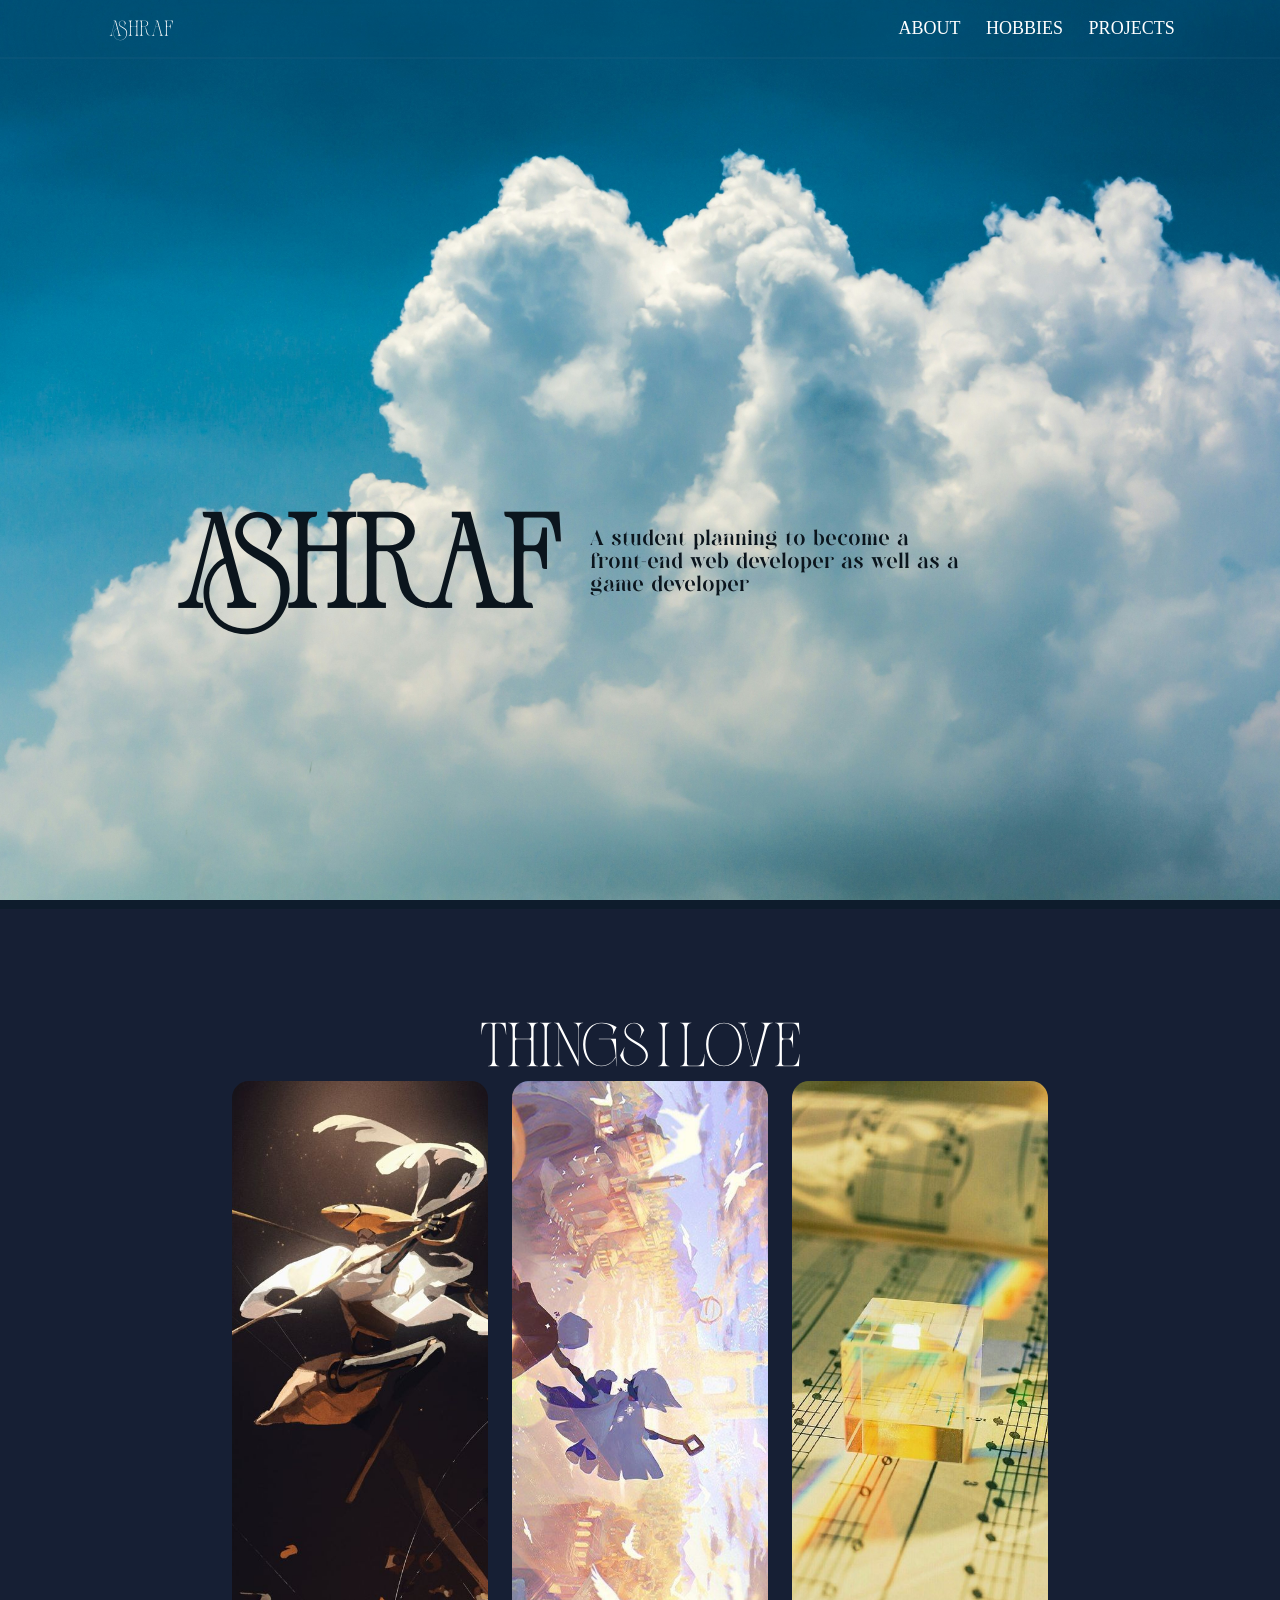
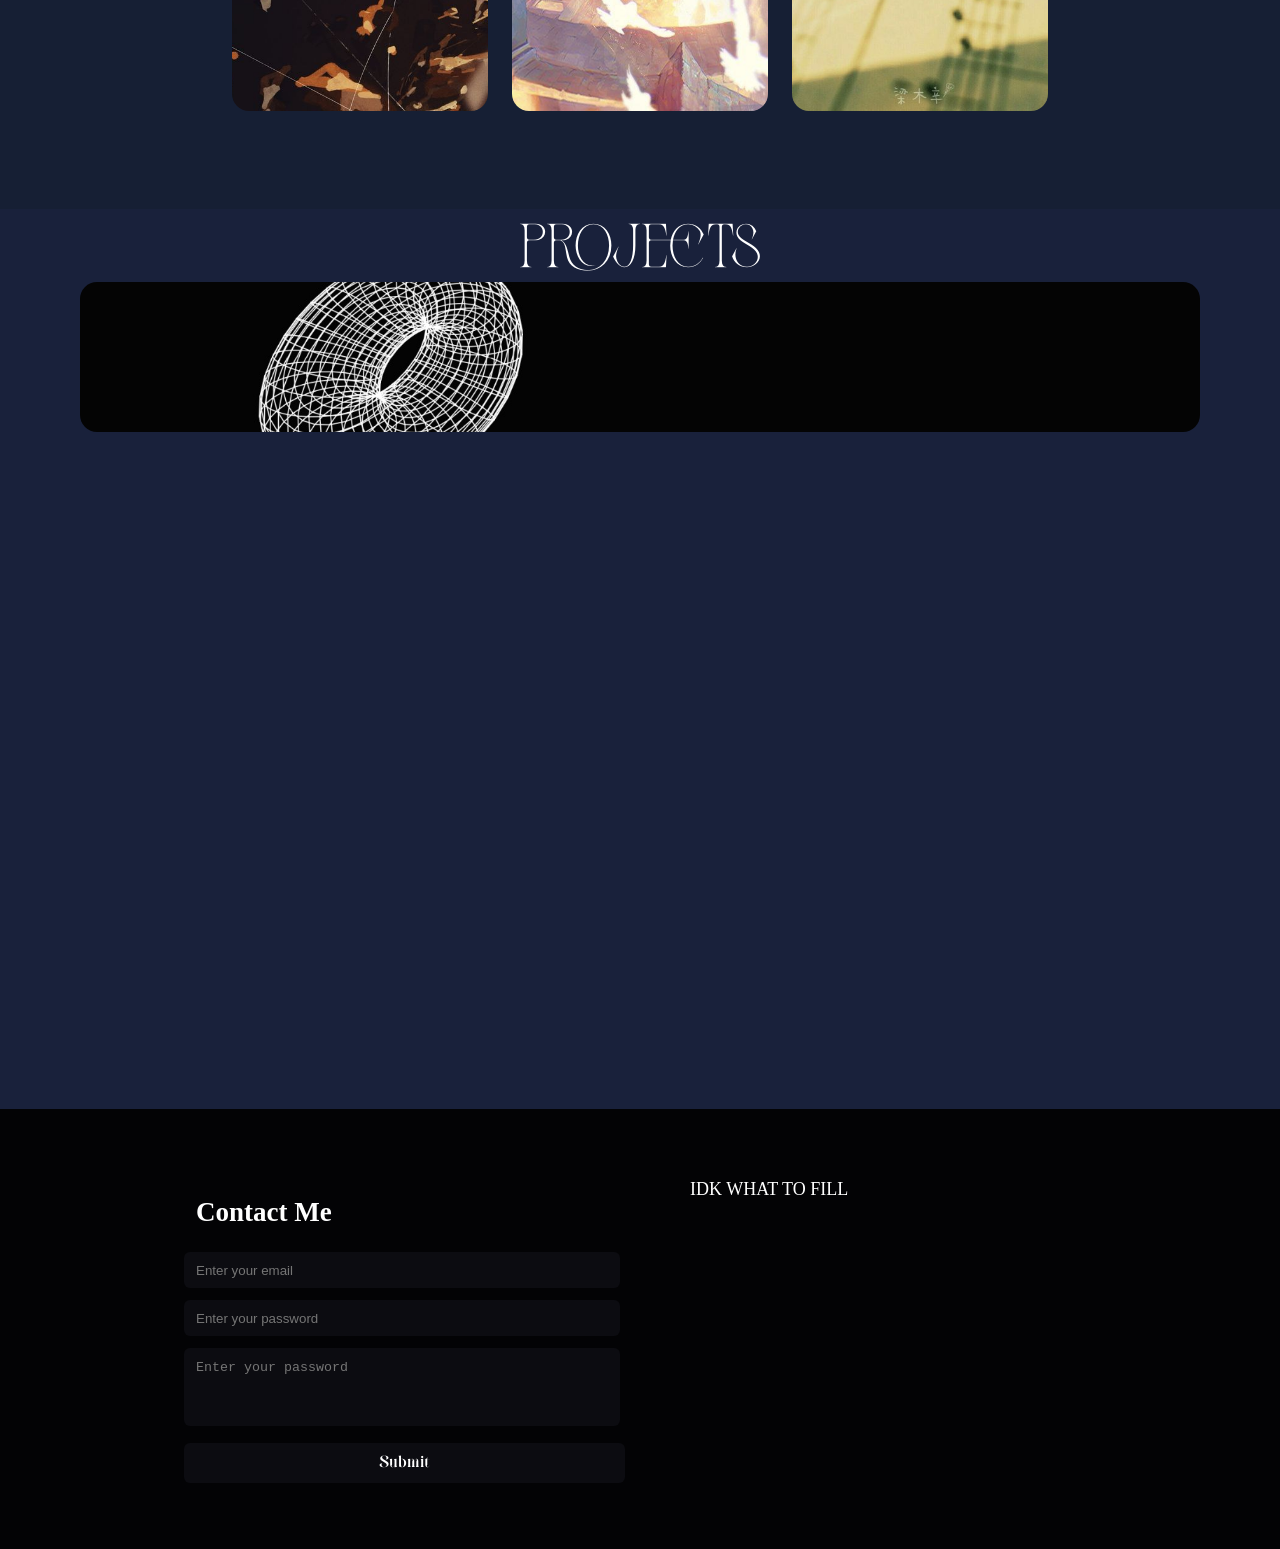
==== commit 7e30aa87: "Add files via upload" ====
--- a/index.html
+++ b/index.html
@@ -43,17 +43,37 @@
           <div class="Hobby">
             <img src="Images/Second-sentinel.jpg" alt="" class="HobbyImg">
             <div class="GradientOverlay"></div>
-            <p class="HobbyText">INDIE GAMES</p>
+            <div class="HobbyText">
+              GAMES
+              <p class="InnerParagraph">
+                I love Indie games, i love seeing unique ideas becomes a reality.
+                A game doesn't have to be that, but it can freshen the experience.
+              </p>
+            </div>
           </div>
           <div class="Hobby">
             <img src="Images/Sky.jpg" alt="" class="HobbyImg">
             <div class="GradientOverlay"></div>
-            <p class="HobbyText">ARTS</p>
+            <div class="HobbyText">
+              ARTS
+              <p class="InnerParagraph">
+                Seeing and creating arts gives me a feeling of comfort and peace.
+                I make me imagine worlds that is more beautiful than ours.
+                I gives me time to pause and just imagine better things.
+              </p>
+            </div>
           </div>
           <div class="Hobby">
             <img src="Images/MusicPrism.jpg" alt="" class="HobbyImg">
             <div class="GradientOverlay"></div>
-            <p class="HobbyText">MUSIC</p>
+            <div class="HobbyText">
+              MUSIC 
+              <p class="InnerParagraph">
+                I always listen to music everytime i could, it silence the background noise.
+                I listen to the most obscure songs. My favorite artist currently is Acloudyskye.
+                Usually I change my favorite artist as i find more.
+              </p>
+            </div>
           </div>
         </div>
       </div>
--- a/stylesheet.css
+++ b/stylesheet.css
@@ -273,14 +273,26 @@
     font-family: Zaslia;
     font-size: calc(2rem + 0.8vw);
 
-    margin: 40px;
-    position: absolute;
+    position: absolute;
+    width: 90%;
 
     transition: opacity 0.2s, transform 0.2s;
     opacity: 0;
 }
 
-.Hobby:hover .HobbyText {
+.InnerParagraph {
+    font-family: Rugina;
+    font-size: calc(0.6rem + 0.4vw);
+    text-align: center;
+
+    position: absolute;
+    top: 30%;
+
+    transition: opacity 0.2s, transform 0.2s;
+    opacity: 0;
+}
+
+.Hobby:hover .HobbyText, .InnerParagraph {
     transform: translateY(50px);
     opacity: 1;
 }
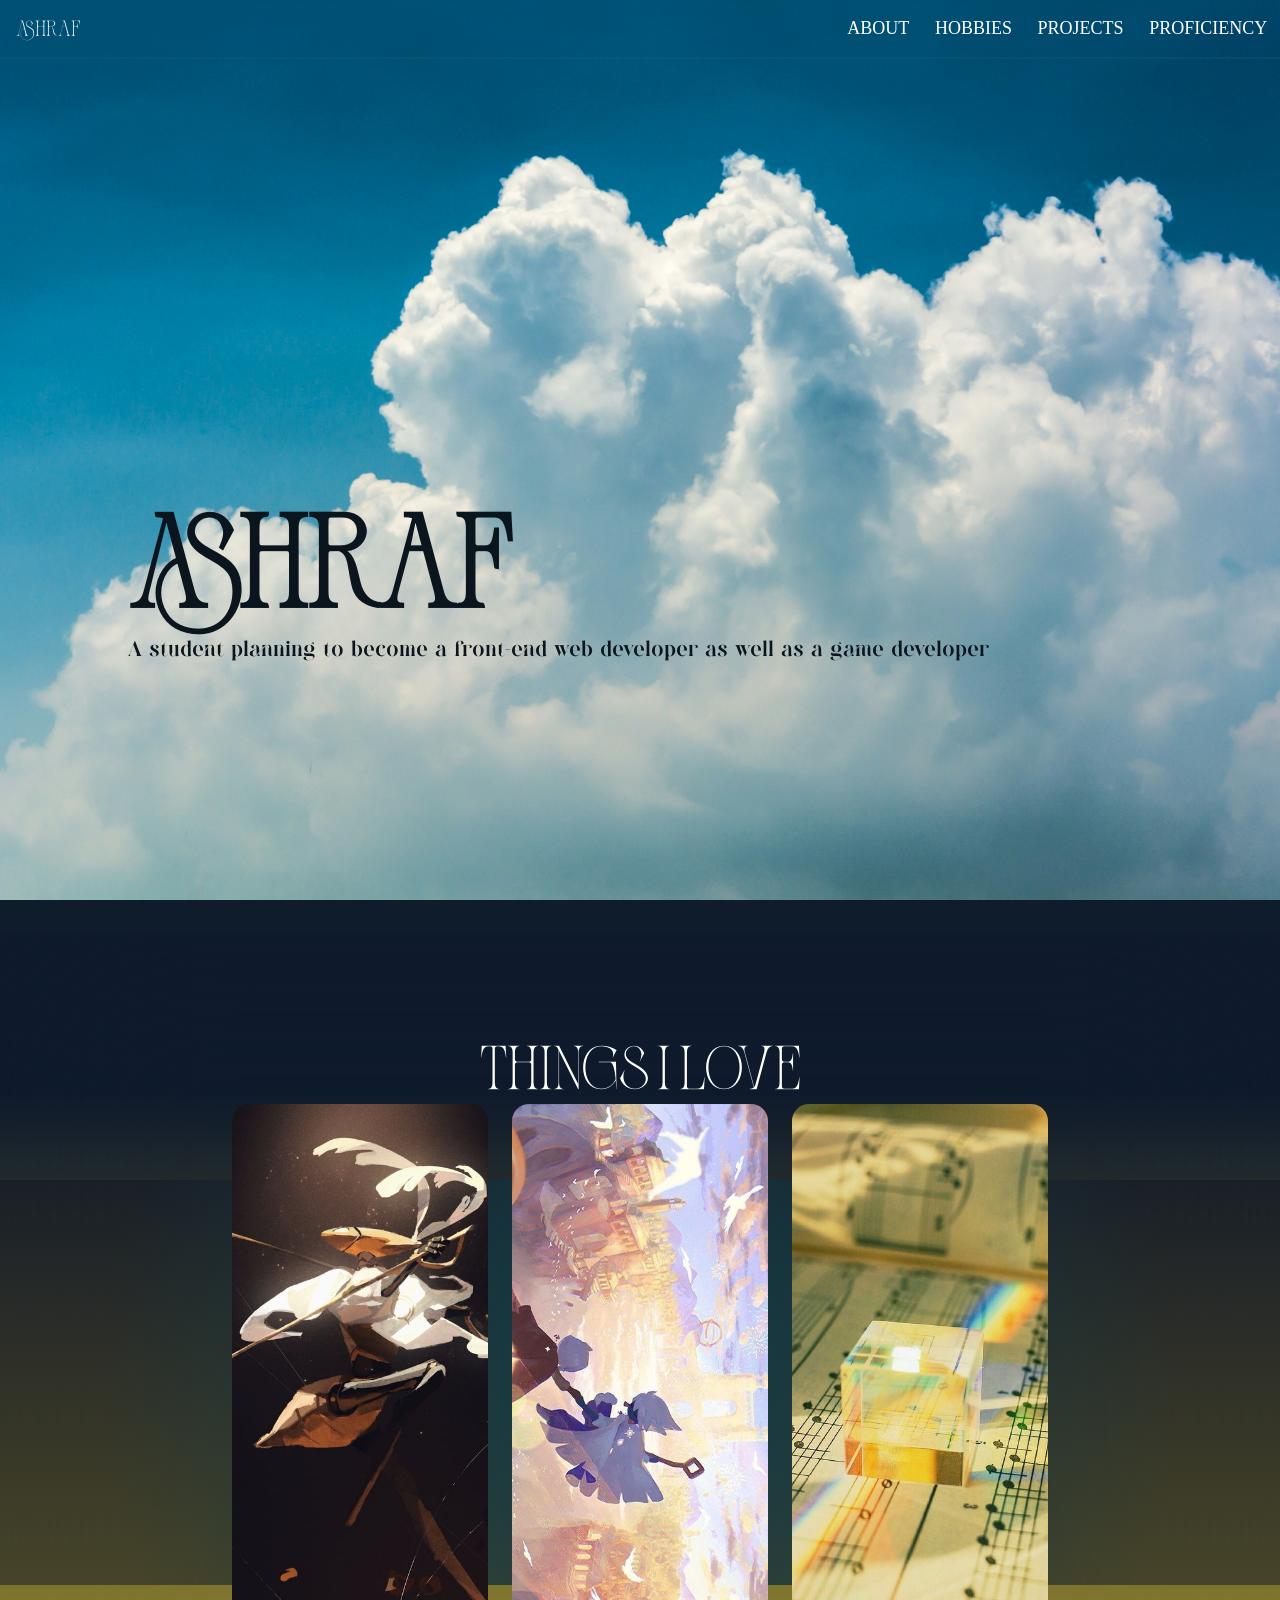
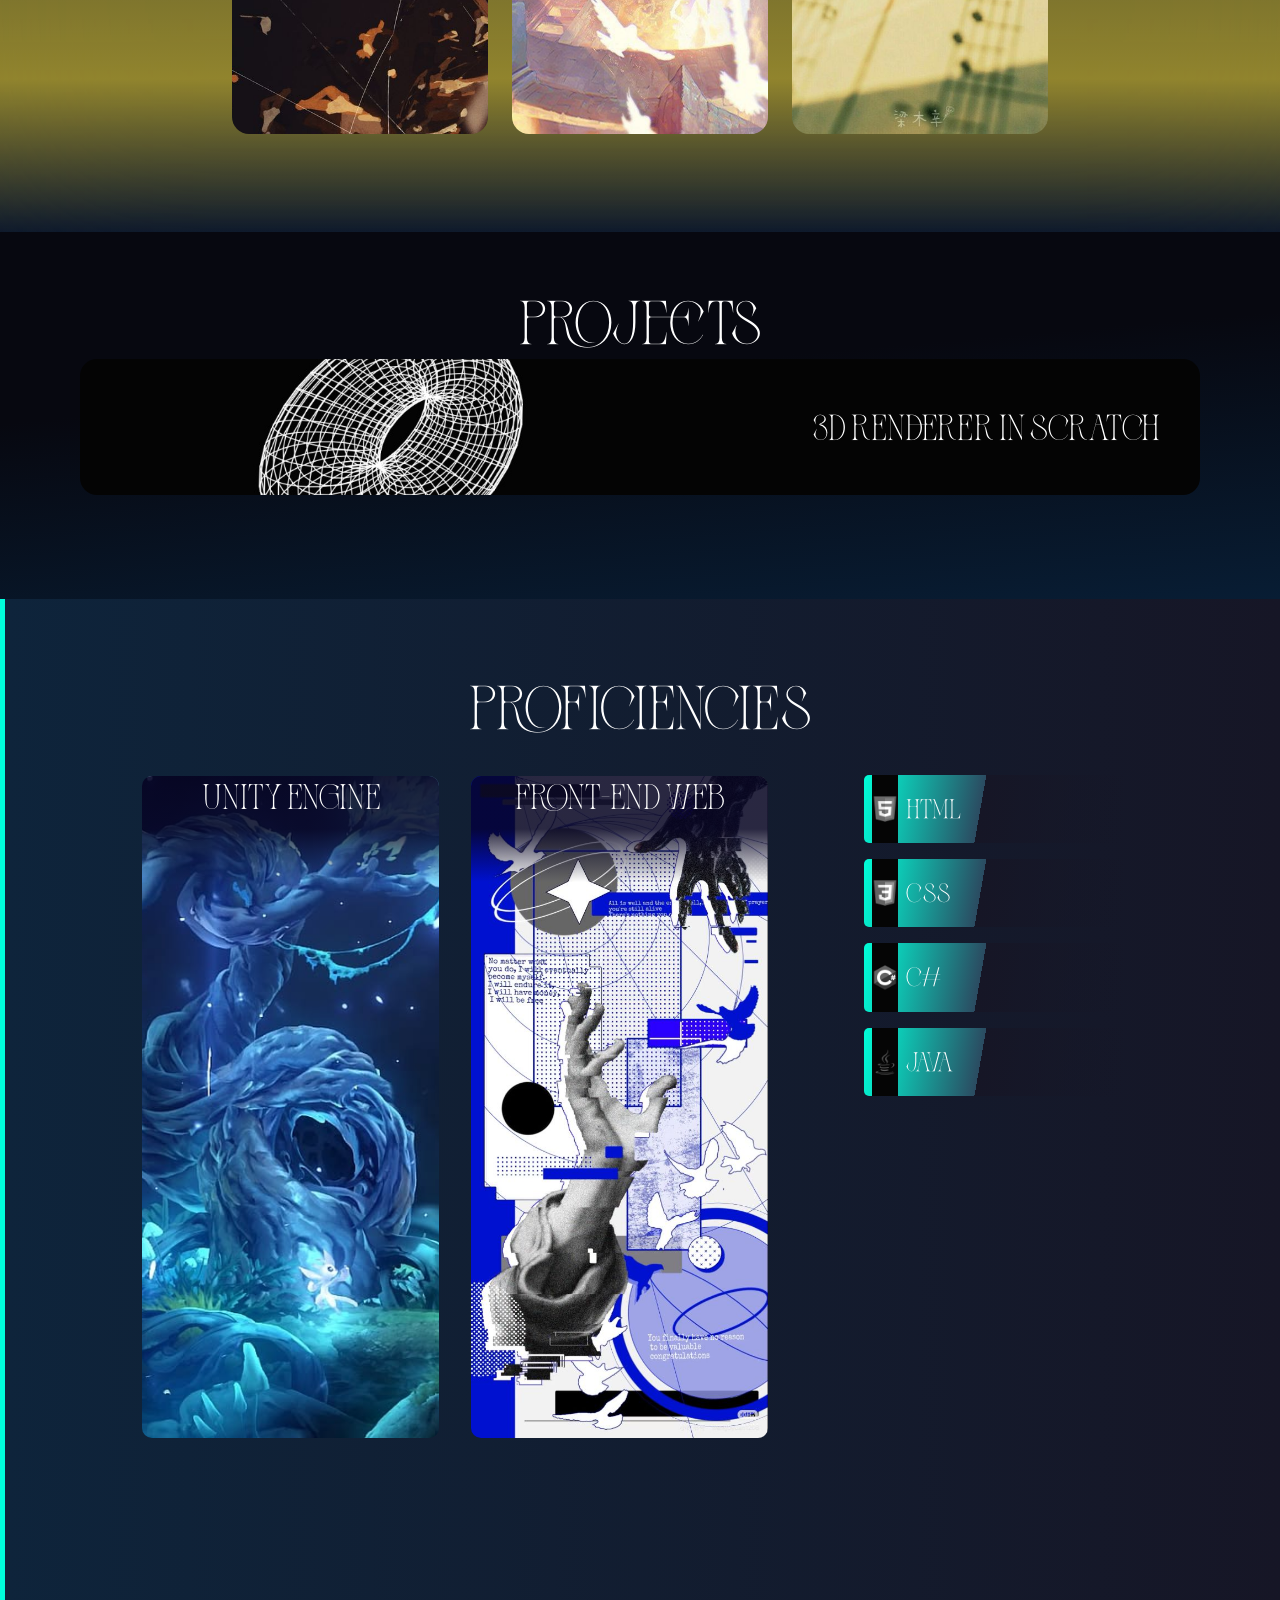
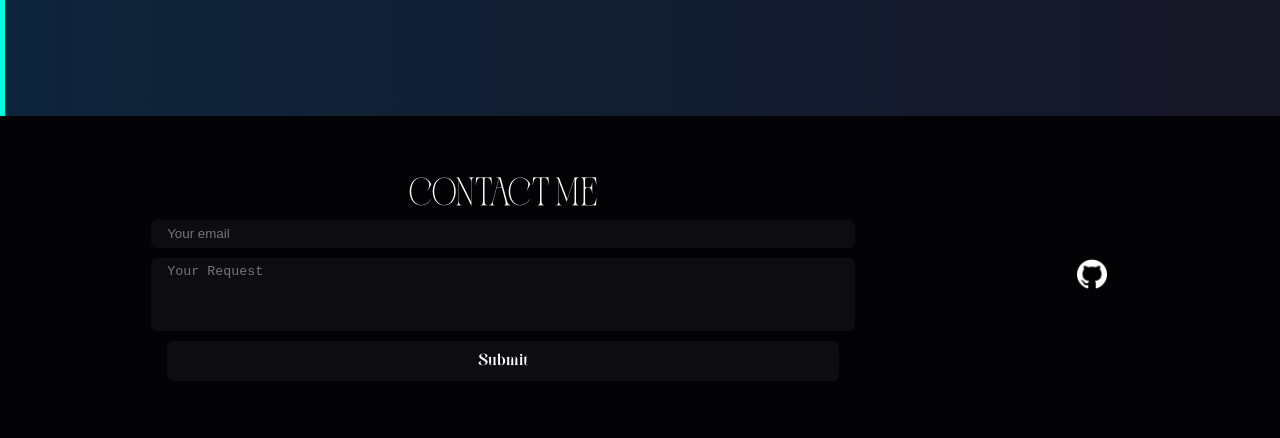
==== commit 3f459e7b: "Add files via upload" ====
--- a/index.html
+++ b/index.html
@@ -13,6 +13,7 @@
         <a class="NavLink" href="#Introduction">ABOUT</a>
         <a class="NavLink" href="#HobbySection">HOBBIES</a>
         <a class="NavLink" href="#ProjectSection">PROJECTS</a>
+        <a class="NavLink" href="#ProficiencySection">PROFICIENCY</a>
       </div>
       <div id="mobileNav">
         <button id="dropdownBtn">
@@ -25,6 +26,7 @@
           <a class="mobileNavLink" href="#Introduction">ABOUT</a>
           <a class="mobileNavLink" href="#HobbySection">HOBBIES</a>
           <a class="mobileNavLink" href="#ProjectSection">PROJECTS</a>
+          <a class="mobileNavLink" href="#ProficiencySection">PROFICIENCY</a>
         </div>
       </div>
     </nav>
@@ -38,16 +40,17 @@
     
     <section id="HobbySection">
       <p class="SectionTitle">Things I Love</p>
+      <div id="HobbyDeco"></div>
       <div id="Hobbies">
         <div id="HobbyArea">
           <div class="Hobby">
             <img src="Images/Second-sentinel.jpg" alt="" class="HobbyImg">
             <div class="GradientOverlay"></div>
-            <div class="HobbyText">
+            <div class="HobbyText"> 
               GAMES
               <p class="InnerParagraph">
                 I love Indie games, i love seeing unique ideas becomes a reality.
-                A game doesn't have to be that, but it can freshen the experience.
+                I'm planning to join a game jam on the future!
               </p>
             </div>
           </div>
@@ -85,21 +88,66 @@
         <a class="Project" href="https://scratch.mit.edu/projects/1325017325/">
           <img src="Images/3D-renderer.jpg" alt="3D Mesh of a Donut" class="ProjectImg">
           <div class="GradientOverlay"></div>
-          <p class="ProjectDescription">I made a 3D mesh renderer inside of scratch</p>
+          <h2 class="ProjectName">3D Renderer in Scratch</h2>
+          <p class="ProjectDescription">
+            I made a 3D mesh renderer using Scratch. This teaches me alot of math and how to render meshes.
+            Had fun creating and might create one using OpenGL.
+          </p>
         </a>
       </div>
-    </section>  
+    </section> 
+
+    <section id="ProficiencySection">
+      <p class="SectionTitle">Proficiencies</p>
+      <div id="Proficiencies">
+        <div id="MainSkills">
+          <div class="Proficiency">
+            <img class="ProficiencyImg" src="Images/Ori.jpg" alt="Unity Scene">
+            <h2 class="ProficiencyName">UNITY ENGINE</h2>
+            <p class="ProficiencyDesc">
+              The game engine I use to create games is Unity.
+              It is accessible and i don't need to learn a new language like GDScript.
+            </p>
+          </div>
+          <div class="Proficiency">
+            <img class="ProficiencyImg" src="Images/SickArt.jpg" alt="Art">
+            <h2 class="ProficiencyName">FRONT-END WEB</h2>
+            <p class="ProficiencyDesc">
+              I still have alot to learn about creating better UI, animation, etc. But for now this is my first website.
+              I'm also planning to learn Wordpress to speed up creation.
+            </p>
+          </div>
+        </div>
+        <div id="SecondSkills">
+          <div class="Proficiency">
+            <img class="ProficiencyImg" src="Images/HTML5.png" alt="C#">
+            <h2 class="ProficiencyName">HTML</h2>
+          </div>
+          <div class="Proficiency">
+            <img class="ProficiencyImg" src="Images/CSS3.png" alt="C#">
+            <h2 class="ProficiencyName">CSS</h2>
+          </div>
+          <div class="Proficiency">
+            <img class="ProficiencyImg" src="Images/CSharp.png" alt="C#">
+            <h2 class="ProficiencyName">C#</h2>
+          </div>
+          <div class="Proficiency">
+            <img class="ProficiencyImg" src="Images/Java.png" alt="C#">
+            <h2 class="ProficiencyName">Java</h2>
+          </div>  
+        </div>
+      </div>
+    </section>
     
     <footer>
       <form class="FooterContent" id="ContactMe">
         <h2 class="info" id="Text">Contact Me</h2>
-        <input type="email" class="info" id="Email" placeholder="Enter your email">
-        <input type="password" class="info" id="Pass" placeholder="Enter your password">
-        <textarea type="text" class="info" id="Comment" placeholder="Enter your password"></textarea>
-        <input type="submit" class="info" id="Submit">
+        <input type="email" id="Email" placeholder="Your email">
+        <textarea type="text" id="Comment" placeholder="Your Request"></textarea>
+        <input type="submit" id="Submit">
       </form>
-      <div class="FooterContent">
-        IDK WHAT TO FILL
+      <div class="FooterContent" id="Links">
+        <a href="https://github.com/Vinity12/" class="Link"><img class="LinkImg" src="Images/github.png" alt="Github"></a>
       </div>
     </footer>
     <script src="interaction.js"></script>
--- a/stylesheet.css
+++ b/stylesheet.css
@@ -28,6 +28,12 @@
     font-family: Georgia, 'Times New Roman', Times, serif;
 }
 
+h2 {
+    font-family: Zaslia;
+    font-weight: normal;
+    font-size: 2rem;
+}
+
 p {
     display: flex;
     justify-content: center;
@@ -56,7 +62,7 @@
     border-style: solid;
 
     display: flex;
-    justify-content: space-around;
+    justify-content: space-between;
 
     width: 100%;
     z-index: 10;
@@ -80,10 +86,6 @@
     align-items: center;
 }
 
-#mobileNav, #desktopNav {
-    margin-left: 40vw;
-}
-
 .NavLink {
     padding: 1vmax;
 }
@@ -112,7 +114,7 @@
     }
 
     #mobileNav:hover {
-        padding-bottom: 20%;
+        padding-bottom: 28%;
     }
 
     #dropdownBtn {
@@ -161,12 +163,12 @@
     padding: 54vh 0 30vh 0;
 
     display: flex;
-    flex-direction: row;
-    flex-wrap: wrap;
+    flex-direction: column;
+    flex-wrap: nowrap;
     justify-content: left;
-    align-items: center;
+    align-items: self-start;
     text-align: left;
-    margin-left: calc(3rem + 10vw);
+    margin-left: 10vw;
     margin-right: calc(3rem + 10vw);
     
     color: rgb(11, 21, 29);
@@ -183,12 +185,15 @@
 
 #IntroText {
     min-width: 300px;
-    width: 40%;
     margin-right: 2rem;
 
     font-family: Runiga;
     font-size: 1.7vmax;
 }
+
+
+
+
 
 .SectionTitle {
     font-size: calc(2.3rem + 1.4vw);;
@@ -198,14 +203,24 @@
 }
 
 #HobbySection {
-    background-color: rgb(22, 31, 52);
+    background: #151925;
+    background: linear-gradient(180deg,rgba(19, 21, 47, 0.2) 18%, rgba(233, 202, 47, 0.6) 83%, rgba(19, 21, 47, 0.2) 100%);
+    backdrop-filter: blur(100px);
+
     height: 100vh;
+    padding: 0;
     display: flex;
     flex-direction: column;
     flex-wrap: nowrap;
     justify-content: center;
-    
-    padding: 0;
+    position: relative;
+}
+
+#HobbyDeco {
+    background: radial-gradient(circle,rgba(18, 59, 71, 1) 0%, rgba(18, 22, 36, 0.5) 80%);
+    height: 45%;
+    width: 100%;
+    position: absolute;
 }
 
 #Hobbies, #HobbyArea {
@@ -244,6 +259,16 @@
     width: 30vw;
 }
 
+@media only screen and (max-width: 800px) {
+    #HobbyArea:hover .Hobby{
+        width: 10vw;
+    }
+
+    #HobbyArea:hover .Hobby:hover {
+        width: 40vw;
+    }
+}
+
 .HobbyImg {
     width: 100%;
     height: 100%;
@@ -255,7 +280,7 @@
 }
 
 .Hobby .GradientOverlay {
-    background-image: linear-gradient(to top, rgb(2, 15, 30), 70%, rgba(0, 0, 0, 0));
+    background-image: linear-gradient(to top, rgb(29, 18, 5), 70%, rgba(0, 0, 0, 0));
     position: absolute;
     width: 100%;
     height: 100%;
@@ -283,7 +308,8 @@
 .InnerParagraph {
     font-family: Rugina;
     font-size: calc(0.6rem + 0.4vw);
-    text-align: center;
+    text-align: justify;
+    text-align-last: center;
 
     position: absolute;
     top: 30%;
@@ -297,11 +323,15 @@
     opacity: 1;
 }
 
+
+
+
+
 #ProjectSection {
-    background-color: rgb(25, 33, 59);
-    height: 100vh;
-
-    padding: 0 6%;
+    background: linear-gradient(175deg, rgb(7, 8, 16) 40%, rgb(8, 29, 52) 100%);
+    /*min-height: 100vh;*/
+    height: auto;
+    padding: 6vh 6%;
 }
 
 #Projects {
@@ -314,8 +344,8 @@
 }
 
 .Project {
-    width: 100%;
-    height: 150px;
+    height: calc(200px - 5vw);
+    width: 100%;
     margin: 0 0.2rem 50px 0.2rem;
 
     display: flex;
@@ -355,7 +385,26 @@
     opacity: 1;
 }
 
+.ProjectName {
+    position: absolute;
+    margin: 40px;
+    z-index: 2;
+
+    transition: all 0.2s;
+}
+
+.Project:hover .ProjectName {
+    transform: translateX(-10vw);
+    opacity: 0;
+}
+
 .ProjectDescription {
+    position: absolute;
+    text-align: justify;
+    text-align-last: right;
+    font-size: 1rem;
+
+    width: 50%;
     margin: 40px;
 
     transition: opacity 0.2s, transform 0.2s;
@@ -368,9 +417,174 @@
     opacity: 1;
 }
 
-#spacer {
-    margin: 100px;
-}
+
+
+
+
+#ProficiencySection {
+    background: linear-gradient(90deg,rgb(0, 255, 221) 0.4vw, rgb(14, 36, 59) 0%, rgba(22, 22, 38, 1) 100%);
+
+    min-height: 100vh;
+    padding: 8vh 6%;
+}
+
+#Proficiencies {
+    display: flex;
+    flex-direction: row;
+    flex-wrap: nowrap;
+    justify-content: center;
+    text-align: center;
+
+    height: 100vh;
+}
+
+#MainSkills {
+    display: flex;
+    flex-direction: row;
+    flex-wrap: nowrap;
+    justify-content: center;
+    text-align: center;
+
+    height: 100%;
+    width: 70%;
+}
+
+#MainSkills .Proficiency {
+    display: flex;  
+    justify-content: center;
+
+    padding: 1rem;
+    margin: 1rem;
+    height: 70%;
+    width: 35%;
+    position: relative;
+}
+
+#MainSkills .ProficiencyImg {
+    height: 100%;
+    width: 100%;
+    position: absolute;
+
+    object-fit: cover;
+    object-position: center;
+    border-radius: 10px;
+}
+
+#MainSkills .ProficiencyName {
+    background: linear-gradient(to bottom, rgba(6, 4, 34, 0.85) 50%, rgba(0,0,0,0));
+    border-radius: 10px 10px 0 0;
+
+    font-size: calc(1rem + 1.2vw);
+
+    width: 100%;
+    height: 16%;
+    position: absolute;
+}
+
+.ProficiencyDesc {
+    background: linear-gradient(0deg,rgba(0, 0, 0, 0) 0%, rgba(6, 4, 34, 0.75) 20%, rgba(6, 4, 34, 0.75) 80%, rgba(22, 22, 38, 0) 100%);
+    font-size: calc(0.7rem + 0.3vw);
+    text-align: justify;
+    text-align-last: center;
+
+    padding: 30% 3%;
+    height: auto;
+    width: 94%;
+    top: 20%;
+    position: absolute;
+
+    opacity: 0;
+    transition: top 0.3s, opacity 0.2s;
+}
+
+#MainSkills .Proficiency:hover .ProficiencyDesc {
+    top: 40%;
+    opacity: 1;
+    z-index: 1;
+}
+
+
+
+#SecondSkills {
+    display: flex;
+    flex-direction: column;
+    flex-wrap: nowrap;
+    text-align: center;
+
+    padding: 2%;
+    width: 30%;
+}
+
+#SecondSkills .Proficiency {
+    background: linear-gradient(100deg,rgb(0, 255, 217) 0%, rgb(43, 75, 97) 45%, rgb(22, 22, 38) 43%, rgba(22, 22, 38, 0) 100%);
+    border-radius: 5px 0 0 5px;
+
+    display: flex;
+    flex-direction: row;
+    align-items: center;
+
+    margin: 0.5rem;
+    height: 8%;
+    width: 80%;
+
+    transition: all 0.3s;
+}
+
+#SecondSkills .Proficiency:hover {
+    background: linear-gradient(100deg,rgb(0, 255, 217) 0%, rgb(43, 75, 97) 90%, rgba(22, 22, 38, 1) 43%, rgba(22, 22, 38, 0) 100%);
+    height: 12%;
+}
+
+#SecondSkills .ProficiencyImg {
+    background-color: rgb(5, 4, 12);
+    filter: grayscale(1);
+
+    margin: 0.5rem;
+    height: 100%;
+    width: 10%;
+
+    object-fit: contain;
+    object-position: center;
+
+    transition: all 0.5s;
+}
+
+#SecondSkills .Proficiency:hover .ProficiencyImg {
+    filter: grayscale(0);
+}
+
+#SecondSkills .ProficiencyName {
+    font-size: 1.5rem;
+}
+
+@media only screen and (max-width: 700px) {
+    #Proficiencies {
+        flex-direction: column;
+    }
+
+    #MainSkills {
+        height: 70%;
+        width: 100%;
+    }
+
+    #SecondSkills {
+        align-items: center;
+        height: auto;
+        width: 100%;
+    }
+
+    #SecondSkills .Proficiency {
+        height: 15%;
+    }
+
+    #SecondSkills .Proficiency:hover {
+        height: 28%;
+    }
+}
+
+
+
+
 
 footer {
     background-color: rgb(3, 3, 5);
@@ -378,30 +592,28 @@
     display: flex;
     flex-direction: row;
     justify-content: center;
-
-    height: 400px;
-    padding: 20px 10vw;
+    align-items: center;
+
+    height: fit-content;
+    padding: 20px 4vw;
 }
 
 .FooterContent {
-    width: 60%;
     height: auto;
-    margin: 50px;
-}
-
-#Contact {
+    padding: 2rem 2rem;
+}
+
+#ContactMe {
     display: flex;
     flex-direction: column;
     flex-direction: wrap;
     justify-content: center;
     align-items: center;
-
-    margin: 30px;
-}
-
-.info {
-    margin: 6px;
-    padding: 12px;
+    width: 80%;
+}
+
+#Text {
+    font-size: calc(1.4rem + 1vw);
 }
 
 #Email, #Pass, #Comment, #Submit {
@@ -409,18 +621,19 @@
     background-color: rgb(12, 12, 17);
     border-radius: 6px;
 
-    width: 100%;
-    height: 4%;
+    width: 80%;
+    height: 100%;
+    margin: 5px 0;
+    padding: 0.4rem 1rem;
     border-width: 0;
 }
 
 #Comment {
     resize: none;
-    height: 18%;
+    height: 60px;
 }
 
 #Submit {
-    width: 107%;
     height: 40px;
 
     font-family: Runiga;
@@ -430,4 +643,27 @@
 #Submit:hover {
     background-color: rgb(9, 193, 199);
     color: rgb(0, 0, 0);
+}
+
+@media only screen and (max-width: 700px) {
+    footer {
+        flex-direction: column;
+    }
+
+    .FooterContent {
+        width: 100%;
+    }
+}
+
+#Links {
+    display: flex;
+    flex-direction: row;
+    justify-content: center;
+    width: 20%;
+}
+
+.LinkImg {
+    height: 30px;
+    width: 30px;
+    filter: invert(1);
 }
